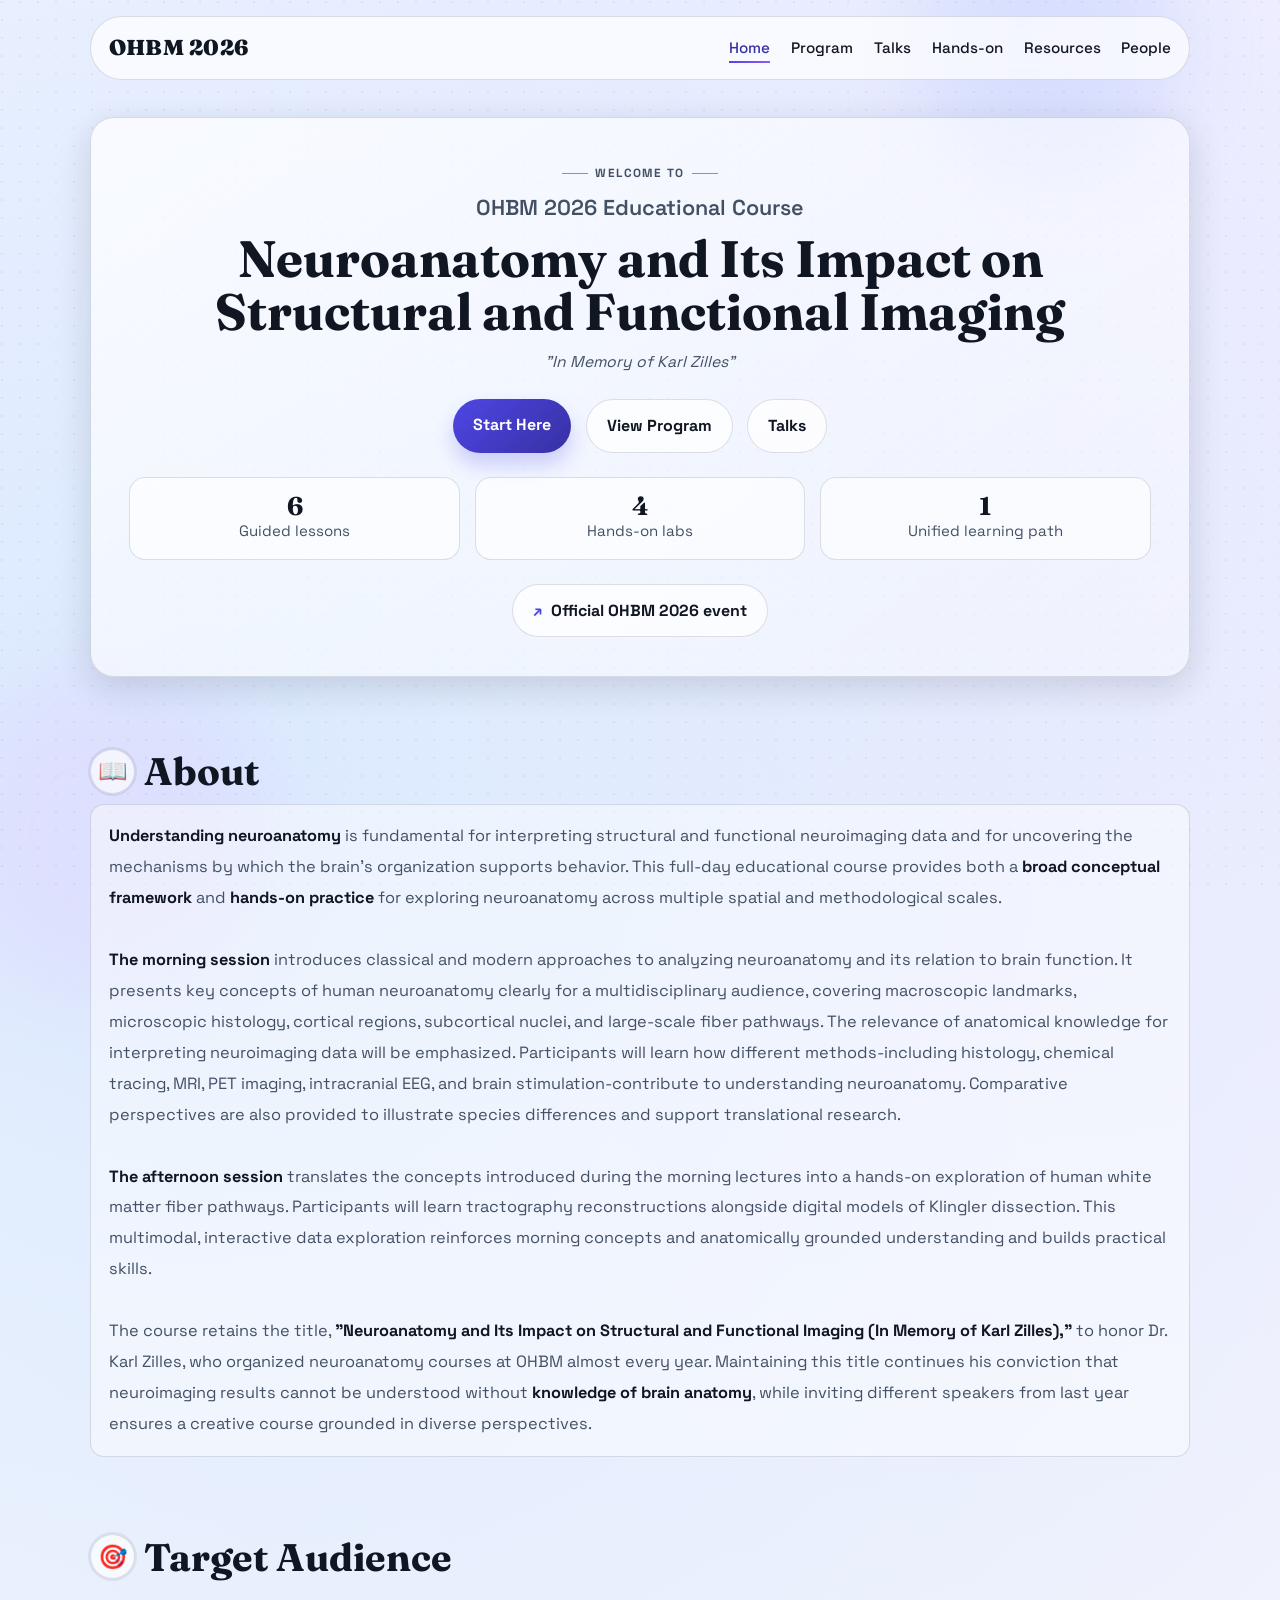
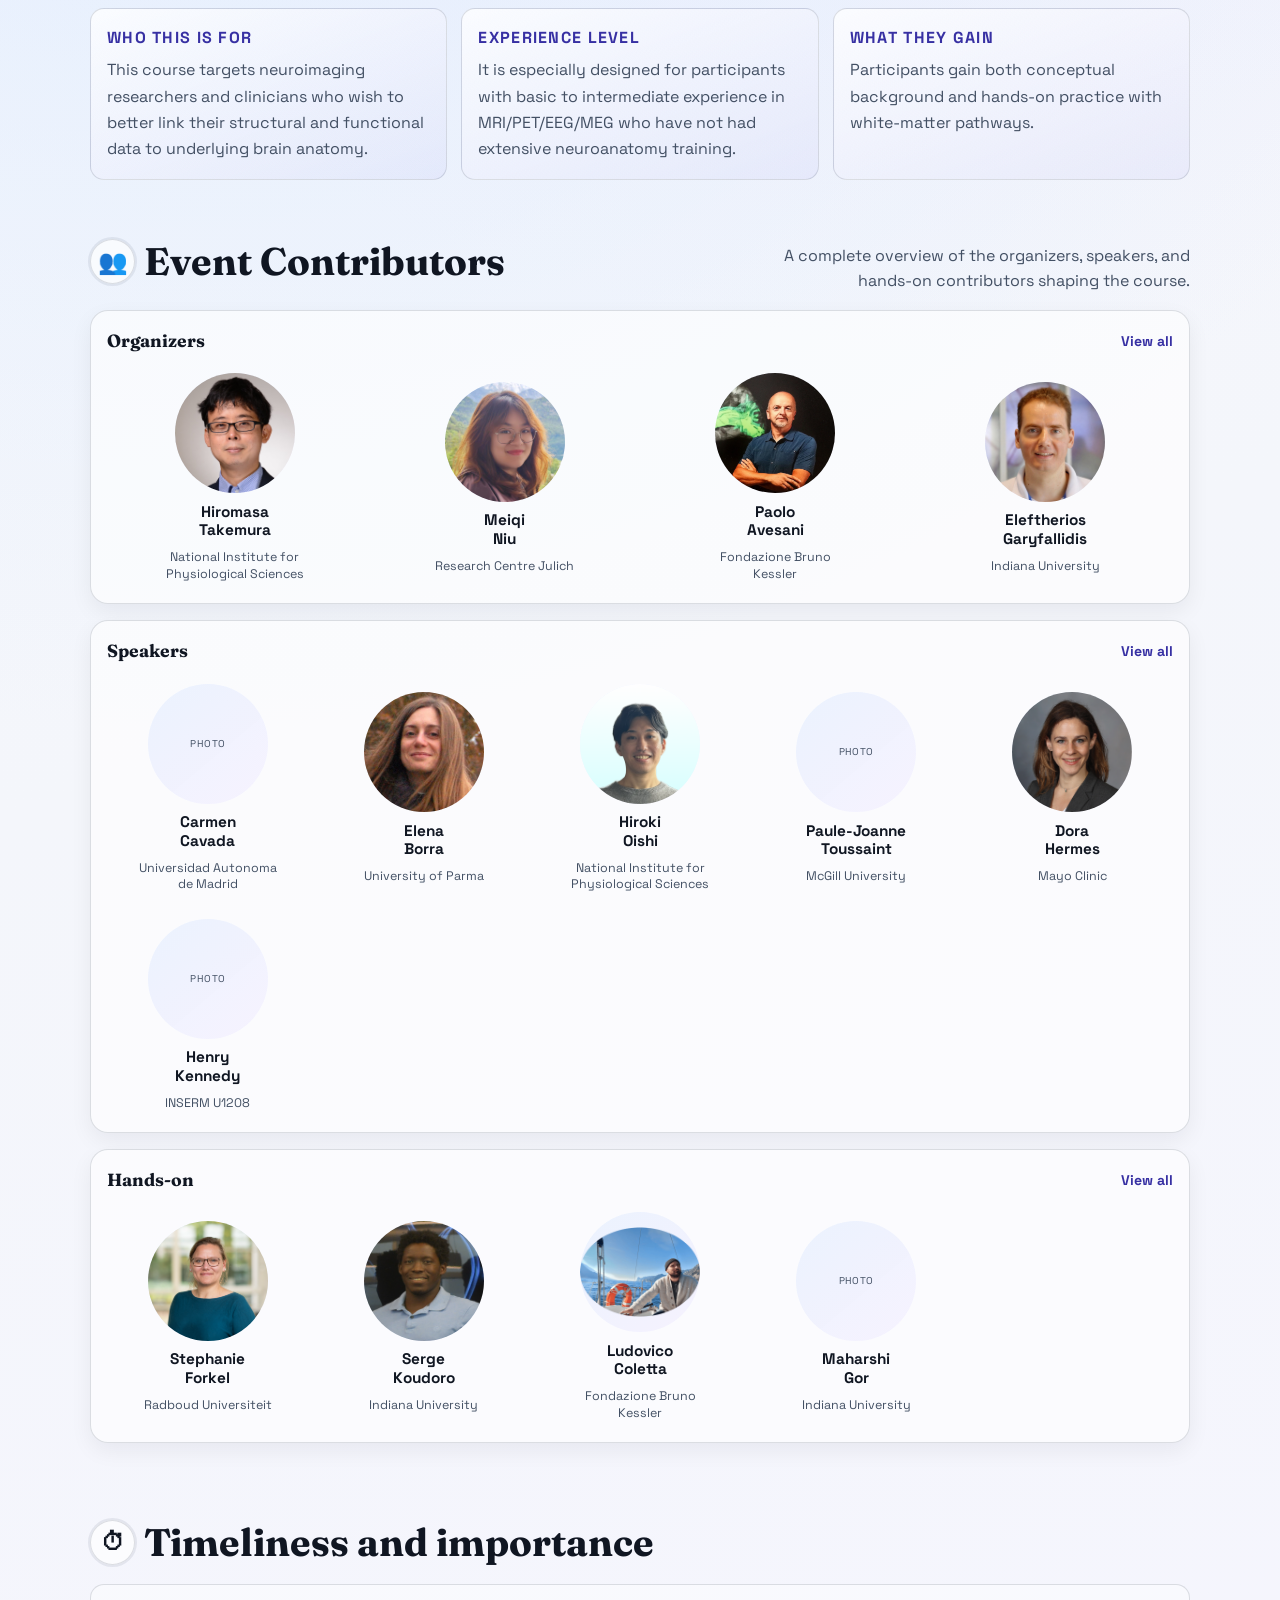
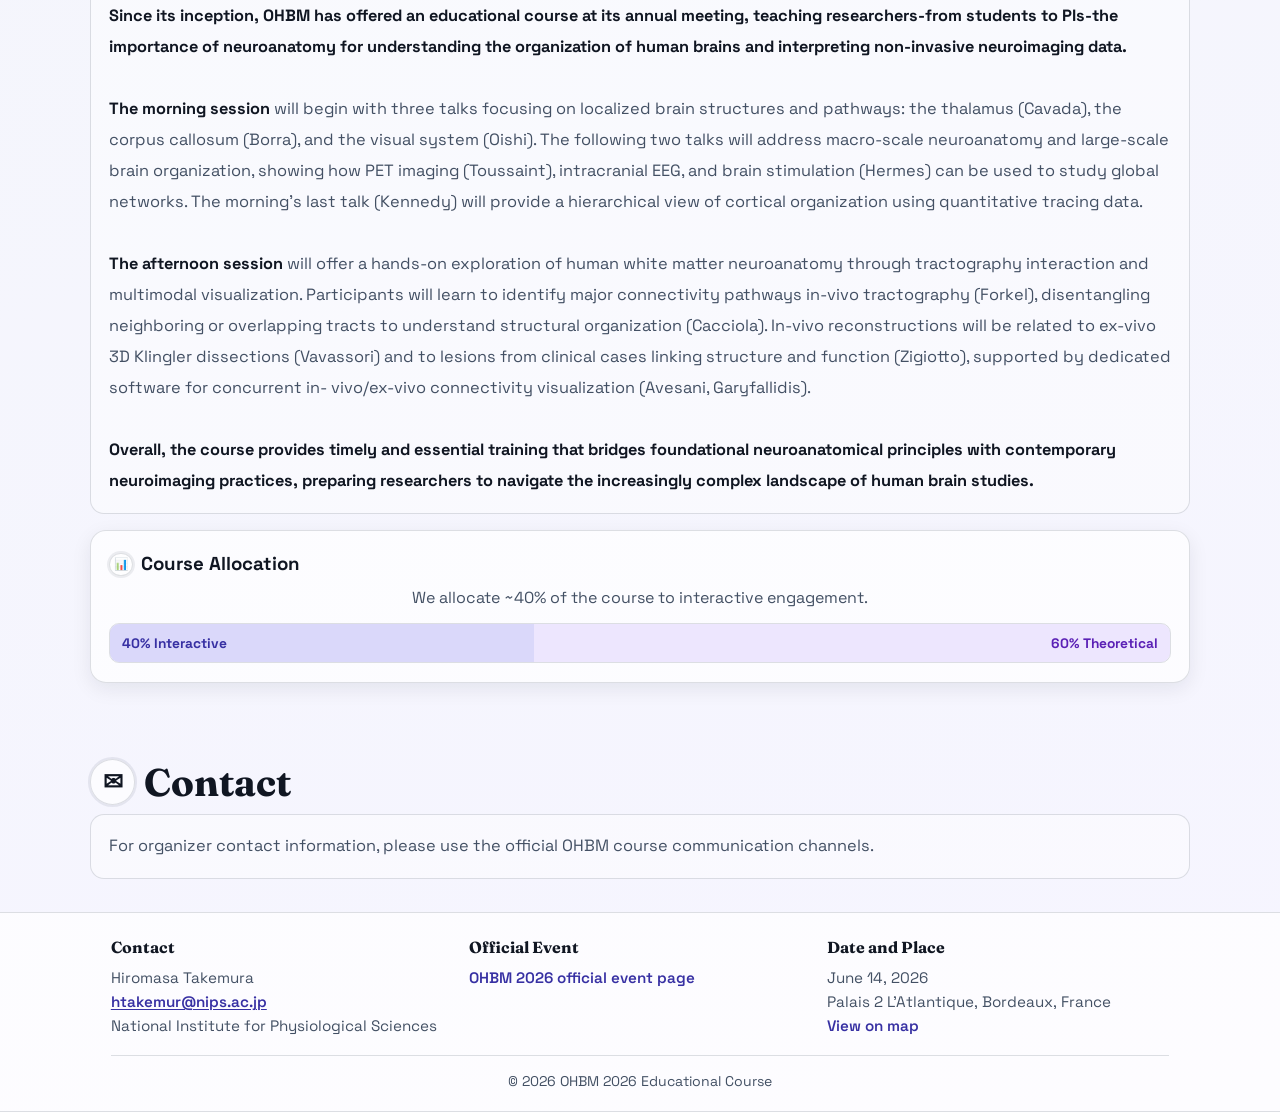
==== index.html @ 196888d7 "Update speaker images with new photos and add Ludovico Coletta" ====
<!doctype html>
<html lang="en">
    <head>
        <meta charset="UTF-8" />
        <meta name="viewport" content="width=device-width, initial-scale=1.0" />
        <title>OHBM 2026 - Home</title>
        <link rel="preconnect" href="https://fonts.googleapis.com" />
        <link rel="preconnect" href="https://fonts.gstatic.com" crossorigin />
        <link href="https://fonts.googleapis.com/css2?family=Fraunces:opsz,wght@9..144,700;9..144,900&family=Space+Grotesk:wght@400;500;600;700&display=swap" rel="stylesheet" />
        <link rel="stylesheet" href="styles.css" />
    </head>
    <body>
        <div class="bg-orb orb-one" aria-hidden="true"></div>
        <div class="bg-orb orb-two" aria-hidden="true"></div>
        <div class="noise-overlay" aria-hidden="true"></div>

        <header class="navbar" id="top-nav">
            <div class="logo">OHBM 2026</div>
            <nav id="nav-menu">
                <a href="index.html">Home</a>
                <a href="program.html">Program</a>
                <a href="talks.html">Talks</a>
                <a href="hands-on.html">Hands-on</a>
                <a href="resources.html">Resources</a>
                <a href="people.html">People</a>
            </nav>
            <button class="menu-button" id="menu-button" aria-label="Toggle navigation" aria-controls="nav-menu" aria-expanded="false">&#9776;</button>
        </header>

        <main>
            <section class="hero section-reveal">
                <p class="eyebrow">Welcome To</p>
                <h2>OHBM 2026 Educational Course<br /></h2>
                <h1>Neuroanatomy and Its Impact on Structural and Functional Imaging</h1>
                <blockquote>"In Memory of Karl Zilles"</blockquote>

                <div class="hero-buttons">
                    <a href="#about" class="primary-button">Start Here</a>
                    <a href="program.html" class="secondary-button">View Program</a>
                    <a href="talks.html" class="secondary-button">Talks</a>
                </div>

                <div class="hero-stats">
                    <article class="stat-card">
                        <h3>6</h3>
                        <p>Guided lessons</p>
                    </article>
                    <article class="stat-card">
                        <h3>4</h3>
                        <p>Hands-on labs</p>
                    </article>
                    <article class="stat-card">
                        <h3>1</h3>
                        <p>Unified learning path</p>
                    </article>
                </div>
                <a href="https://humanbrainmapping.org/OHBM2026/" class="secondary-button official-event-link" target="_blank" rel="noopener noreferrer">
                    <span class="button-icon" aria-hidden="true">&#8599;</span>
                    <span>Official OHBM 2026 event</span>
                </a>
            </section>

            <section id="about" class="section section-reveal">
                <h2 class="title-with-icon"><span class="title-icon" aria-hidden="true">&#128214;</span>About</h2>
                <p class="section-intro">
                    <strong>Understanding neuroanatomy</strong> is fundamental for interpreting structural and functional neuroimaging data and for uncovering the mechanisms by which the brain's organization supports behavior. This full-day educational course provides both a <strong>broad conceptual framework</strong> and <strong>hands-on practice</strong> for exploring neuroanatomy across multiple spatial and methodological scales. <br /><br />
                    <strong>The morning session</strong> introduces classical and modern approaches to analyzing neuroanatomy and its relation to brain function. It presents key concepts of human neuroanatomy clearly for a multidisciplinary audience, covering macroscopic landmarks, microscopic histology, cortical regions, subcortical nuclei, and large-scale fiber pathways. The relevance of anatomical knowledge for interpreting neuroimaging data will be emphasized. Participants will learn how different methods-including histology, chemical tracing, MRI, PET imaging, intracranial EEG, and brain stimulation-contribute to understanding neuroanatomy. Comparative perspectives are also provided to illustrate species differences and support translational research. <br /><br />
                    <strong>The afternoon session</strong> translates the concepts introduced during the morning lectures into a hands-on exploration of human white matter fiber pathways. Participants will learn tractography reconstructions alongside digital models of Klingler dissection. This multimodal, interactive data exploration reinforces morning concepts and anatomically grounded understanding and builds practical skills. <br /><br />
                    The course retains the title, <strong>"Neuroanatomy and Its Impact on Structural and Functional Imaging (In Memory of Karl Zilles),"</strong> to honor Dr. Karl Zilles, who organized neuroanatomy courses at OHBM almost every year. Maintaining this title continues his conviction that neuroimaging results cannot be understood without <strong>knowledge of brain anatomy</strong>, while inviting different speakers from last year ensures a creative course grounded in diverse perspectives.
                </p>
            </section>

            <section id="target-audience" class="section section-reveal">
                <h2 class="title-with-icon"><span class="title-icon" aria-hidden="true">&#127919;</span>Target Audience</h2>
                <div class="audience-columns">
                    <article class="audience-column">
                        <p class="audience-kicker">Who this is for</p>
                        <p>This course targets neuroimaging researchers and clinicians who wish to better link their structural and functional data to underlying brain anatomy.</p>
                    </article>
                    <article class="audience-column">
                        <p class="audience-kicker">Experience level</p>
                        <p>It is especially designed for participants with basic to intermediate experience in MRI/PET/EEG/MEG who have not had extensive neuroanatomy training.</p>
                    </article>
                    <article class="audience-column">
                        <p class="audience-kicker">What they gain</p>
                        <p>Participants gain both conceptual background and hands-on practice with white-matter pathways.</p>
                    </article>
                </div>
            </section>

            <section class="section section-reveal people-preview-section">
                <div class="people-preview-header">
                    <h2 class="title-with-icon"><span class="title-icon" aria-hidden="true">&#128101;</span>Event Contributors</h2>
                    <p class="people-preview-intro">A complete overview of the organizers, speakers, and hands-on contributors shaping the course.</p>
                </div>
                <div class="people-preview-grid">
                    <article class="people-preview-card people-preview-card--organizers">
                        <div class="people-preview-topline">
                            <h3>Organizers</h3>
                            <a href="people.html" class="people-preview-link">View all</a>
                        </div>
                        <div class="people-thumb-list">
                            <article class="people-thumb">
                                <img class="people-thumb-photo" aria-hidden="true" src="img/Hiromasa_Takemura.jpg" alt="Photo of Hiromasa Takemura" />
                                <h4>Hiromasa<br />Takemura</h4>
                                <p>National Institute for Physiological Sciences</p>
                            </article>
                            <article class="people-thumb">
                                <img class="people-thumb-photo" aria-hidden="true" src="img/Meiqi_Niu.jpg" alt="Photo of Meiqi Niu" />
                                <h4>Meiqi<br />Niu</h4>
                                <p>Research Centre Julich</p>
                            </article>
                            <article class="people-thumb">
                                <img class="people-thumb-photo" aria-hidden="true" src="img/Paolo_Avesani.jpg" alt="Photo of Paolo Avesani" />
                                <h4>Paolo<br />Avesani</h4>
                                <p>Fondazione Bruno Kessler</p>
                            </article>
                            <article class="people-thumb">
                                <img class="people-thumb-photo" aria-hidden="true" src="img/Eleftherios_Garyfallidis.jpg" alt="Photo of Eleftherios Garyfallidis" />
                                <h4>Eleftherios<br />Garyfallidis</h4>
                                <p>Indiana University</p>
                            </article>
                        </div>
                    </article>
                    <article class="people-preview-card people-preview-card--speakers">
                        <div class="people-preview-topline">
                            <h3>Speakers</h3>
                            <a href="people.html#speakers" class="people-preview-link">View all</a>
                        </div>
                        <div class="people-thumb-list">
                            <article class="people-thumb">
                                <div class="people-thumb-photo" aria-hidden="true">Photo</div>
                                <h4>Carmen<br />Cavada</h4>
                                <p>Universidad Autonoma de Madrid</p>
                            </article>
                            <article class="people-thumb">
                                <img class="people-thumb-photo" aria-hidden="true" src="img/Elena_Borra.jpg" alt="Photo of Elena Borra" />
                                <h4>Elena<br />Borra</h4>
                                <p>University of Parma</p>
                            </article>
                            <article class="people-thumb">
                                <img class="people-thumb-photo" aria-hidden="true" src="img/Hiroki_Oishi.png" alt="Photo of Hiroki Oishi" />
                                <h4>Hiroki<br />Oishi</h4>
                                <p>National Institute for Physiological Sciences</p>
                            </article>
                            <article class="people-thumb">
                                <div class="people-thumb-photo" aria-hidden="true">Photo</div>
                                <h4>Paule-Joanne<br />Toussaint</h4>
                                <p>McGill University</p>
                            </article>
                            <article class="people-thumb">
                                <img class="people-thumb-photo" aria-hidden="true" src="img/Dora_Hermes.png" alt="Photo of Dora Hermes" />
                                <h4>Dora<br />Hermes</h4>
                                <p>Mayo Clinic</p>
                            </article>
                            <article class="people-thumb">
                                <div class="people-thumb-photo" aria-hidden="true">Photo</div>
                                <h4>Henry<br />Kennedy</h4>
                                <p>INSERM U1208</p>
                            </article>
                        </div>
                    </article>
                    <article class="people-preview-card">
                        <div class="people-preview-topline">
                            <h3>Hands-on</h3>
                            <a href="people.html#hands-on" class="people-preview-link">View all</a>
                        </div>
                        <div class="people-thumb-list">
                            <article class="people-thumb">
                                <img class="people-thumb-photo" aria-hidden="true" src="img/Stephanie_Forkel.png" alt="Photo of Stephanie Forkel" />
                                <h4>Stephanie<br />Forkel</h4>
                                <p>Radboud Universiteit</p>
                            </article>
                            <article class="people-thumb">
                                <img class="people-thumb-photo" aria-hidden="true" src="img/Serge_Koudoro.png" alt="Photo of Serge Koudoro" />
                                <h4>Serge<br />Koudoro</h4>
                                <p>Indiana University</p>
                            </article>
                            <article class="people-thumb">
                                <img class="people-thumb-photo" aria-hidden="true" src="img/Ludovico_Coletta.png" alt="Photo of Ludovico Coletta" />
                                <h4>Ludovico<br />Coletta</h4>
                                <p>Fondazione Bruno Kessler</p>
                            </article>
                            <article class="people-thumb">
                                <div class="people-thumb-photo" aria-hidden="true">Photo</div>
                                <h4>Maharshi<br />Gor</h4>
                                <p>Indiana University</p>
                            </article>
                        </div>
                    </article>
                </div>
            </section>

            <section class="section section-reveal">
                <h2 class="title-with-icon"><span class="title-icon" aria-hidden="true">&#9201;</span>Timeliness and importance</h2>
                <div class="timeliness-layout">
                    <p class="section-intro timeliness-copy">
                        <strong>Since its inception, OHBM has offered an educational course at its annual meeting, teaching researchers-from students to PIs-the importance of neuroanatomy for understanding the organization of human brains and interpreting non-invasive neuroimaging data.</strong>
                        <br /><br />
                        <strong>The morning session</strong> will begin with three talks focusing on localized brain structures and pathways: the thalamus (Cavada), the corpus callosum (Borra), and the visual system (Oishi). The following two talks will address macro-scale neuroanatomy and large-scale brain organization, showing how PET imaging (Toussaint), intracranial EEG, and brain stimulation (Hermes) can be used to study global networks. The morning's last talk (Kennedy) will provide a hierarchical view of cortical organization using quantitative tracing data. <br /><br />
                        <strong>The afternoon session</strong> will offer a hands-on exploration of human white matter neuroanatomy through tractography interaction and multimodal visualization. Participants will learn to identify major connectivity pathways in-vivo tractography (Forkel), disentangling neighboring or overlapping tracts to understand structural organization (Cacciola). In-vivo reconstructions will be related to ex-vivo 3D Klingler dissections (Vavassori) and to lesions from clinical cases linking structure and function (Zigiotto), supported by dedicated software for concurrent in- vivo/ex-vivo connectivity visualization (Avesani, Garyfallidis). <br /><br />
                        <strong>Overall, the course provides timely and essential training that bridges foundational neuroanatomical principles with contemporary neuroimaging practices, preparing researchers to navigate the increasingly complex landscape of human brain studies.</strong>
                    </p>
                </div>
                <article class="card engagement-card">
                    <h3 class="title-with-icon"><span class="title-icon" aria-hidden="true">&#128202;</span>Course Allocation</h3>
                    <p>We allocate ~40% of the course to interactive engagement.</p>
                    <div class="allocation-bar" aria-label="40 percent interactive and 60 percent theoretical">
                        <span class="allocation-interactive">40% Interactive</span>
                        <span class="allocation-theoretical">60% Theoretical</span>
                    </div>
                </article>
            </section>
            <section class="section section-reveal">
                <h2 class="title-with-icon"><span class="title-icon" aria-hidden="true">&#9993;</span>Contact</h2>
                <p class="section-intro">For organizer contact information, please use the official OHBM course communication channels.</p>
            </section>
        </main>

        <footer class="site-footer">
            <div class="footer-grid">
                <section class="footer-block">
                    <h3>Contact</h3>
                    <p>Hiromasa Takemura</p>
                    <p><a class="footer-email-link" href="mailto:htakemur@nips.ac.jp">htakemur@nips.ac.jp</a></p>
                    <p>National Institute for Physiological Sciences</p>
                </section>
                <section class="footer-block">
                    <h3>Official Event</h3>
                    <p><a href="https://humanbrainmapping.org/OHBM2026/" target="_blank" rel="noopener noreferrer">OHBM 2026 official event page</a></p>
                </section>
                <section class="footer-block">
                    <h3>Date and Place</h3>
                    <p>June 14, 2026</p>
                    <p>Palais 2 L'Atlantique, Bordeaux, France</p>
                    <p><a href="https://www.google.com/maps/search/?api=1&query=Palais+2+L%27Atlantique%2C+Bordeaux%2C+France" target="_blank" rel="noopener noreferrer">View on map</a></p>
                </section>
            </div>
            <p class="footer-meta">&copy; 2026 OHBM 2026 Educational Course</p>
        </footer>

        <script src="app.js"></script>
    </body>
</html>
---- styles.css ----
:root {
    --bg: #f5f4ee;
    --text: #101622;
    --muted: #435064;
    --surface: rgba(255, 255, 255, 0.72);
    --surface-strong: rgba(255, 255, 255, 0.9);
    --line: rgba(26, 39, 61, 0.14);
    --accent: #4f46e5;
    --accent-dark: #3730a3;
    --accent-pop: #8b5cf6;
    --shadow: 0 10px 35px rgba(16, 22, 34, 0.14);
    --radius-lg: 24px;
    --radius-md: 16px;
}

* {
    box-sizing: border-box;
    margin: 0;
    padding: 0;
}

html {
    scroll-behavior: smooth;
}

body {
    font-family: "Space Grotesk", "Segoe UI", sans-serif;
    line-height: 1.6;
    color: var(--text);
    background: radial-gradient(circle at 15% 18%, #dbeafe 0, rgba(219, 234, 254, 0) 42%), radial-gradient(circle at 80% 10%, #ede9fe 0, rgba(237, 233, 254, 0) 38%), linear-gradient(165deg, #f7f8ff 0%, #f4f6fb 52%, #f6f5ff 100%);
    min-height: 100vh;
    overflow-x: hidden;
}

a {
    color: var(--accent-dark);
    text-decoration: none;
    font-weight: 600;
    transition: color 160ms ease;
}

a:visited {
    color: var(--accent-dark);
}

a:hover,
a:focus-visible {
    color: var(--accent);
}

.bg-orb {
    position: fixed;
    border-radius: 999px;
    filter: blur(40px);
    opacity: 0.5;
    pointer-events: none;
    z-index: -2;
    animation: float 8s ease-in-out infinite;
}

.orb-one {
    width: 260px;
    height: 260px;
    top: -80px;
    right: 8%;
    background: #c7d2fe;
}

.orb-two {
    width: 330px;
    height: 330px;
    bottom: -100px;
    left: -60px;
    background: #ddd6fe;
    animation-delay: -3s;
}

.noise-overlay {
    position: fixed;
    inset: 0;
    pointer-events: none;
    opacity: 0.05;
    z-index: -1;
    background-image: radial-gradient(circle at 2px 2px, #0f172a 1px, transparent 0);
    background-size: 18px 18px;
}

.navbar {
    position: sticky;
    top: 0;
    z-index: 10;
    display: flex;
    justify-content: space-between;
    align-items: center;
    width: min(1100px, calc(100% - 2.6rem));
    margin: 1rem auto 0;
    padding: 0.85rem 1.1rem;
    border: 1px solid var(--line);
    border-radius: 999px;
    background: rgba(255, 255, 255, 0.72);
    backdrop-filter: blur(10px);
    transition:
        box-shadow 220ms ease,
        transform 220ms ease;
}

.navbar.scrolled {
    box-shadow: 0 8px 24px rgba(22, 33, 49, 0.16);
    transform: translateY(4px);
}

.logo {
    font-family: "Fraunces", serif;
    font-size: 1.35rem;
    font-weight: 900;
    letter-spacing: 0.02em;
}

nav {
    display: flex;
    gap: 1.3rem;
}

nav a {
    position: relative;
    text-decoration: none;
    color: var(--text);
    font-weight: 500;
    font-size: 0.95rem;
}

nav a::after {
    content: "";
    position: absolute;
    left: 0;
    bottom: -0.2rem;
    width: 100%;
    height: 2px;
    background: linear-gradient(90deg, var(--accent), var(--accent-pop));
    transform: scaleX(0);
    transform-origin: left;
    transition: transform 180ms ease;
}

nav a:hover::after,
nav a:focus-visible::after {
    transform: scaleX(1);
}

nav a.active::after {
    transform: scaleX(1);
}

nav a.active {
    color: var(--accent-dark);
}

.menu-button {
    display: none;
    border: 1px solid var(--line);
    background: var(--surface-strong);
    color: var(--text);
    border-radius: 10px;
    width: 40px;
    height: 40px;
    font-size: 1.2rem;
    cursor: pointer;
}

main {
    width: min(1100px, calc(100% - 2.6rem));
    margin: 0 auto;
    padding-bottom: 1.75rem;
}

.hero {
    text-align: center;
    margin-top: 2.3rem;
    padding: clamp(2.4rem, 3vw, 4.9rem) clamp(1rem, 8vw, 2.4rem);
    border: 1px solid var(--line);
    border-radius: var(--radius-lg);
    background: linear-gradient(145deg, rgba(255, 255, 255, 0.74), rgba(255, 255, 255, 0.38));
    box-shadow: var(--shadow);
}

.hero .eyebrow {
    margin-bottom: 0.5rem;
}

.eyebrow {
    display: inline-flex;
    align-items: center;
    gap: 0.45rem;
    letter-spacing: 0.12em;
    text-transform: uppercase;
    font-size: 0.74rem;
    font-weight: 700;
    color: var(--accent);
}

.hero h2 {
    margin: 0 0 0.4rem;
    font-size: clamp(1.1rem, 2.5vw, 1.35rem);
    font-weight: 600;
    color: var(--muted);
}

.hero blockquote {
    margin: 0.75rem auto 1.25rem;
    font-style: italic;
    color: var(--muted);
    font-size: 0.98rem;
}

.eyebrow::before,
.eyebrow::after {
    content: "";
    width: 26px;
    height: 1px;
    background: currentColor;
    opacity: 0.6;
}

.hero h1 {
    font-family: "Fraunces", serif;
    font-size: clamp(1.5rem, 5.2vw, 3.2rem);
    line-height: 1.04;
    max-width: 31ch;
    margin: 0 auto 0;
}

.hero > p {
    max-width: 62ch;
    margin: 0 auto;
    color: var(--muted);
}

.hero-buttons {
    display: flex;
    justify-content: center;
    flex-wrap: wrap;
    gap: 0.9rem;
    margin-top: 1.5rem;
}

.primary-button,
.secondary-button {
    text-decoration: none;
    font-weight: 700;
    border-radius: 999px;
    padding: 0.8rem 1.25rem;
    transition:
        transform 180ms ease,
        box-shadow 180ms ease,
        background-color 180ms ease;
}

.primary-button {
    color: white;
    background: linear-gradient(135deg, var(--accent), var(--accent-dark));
    box-shadow: 0 12px 20px rgba(79, 70, 229, 0.24);
}

.primary-button:visited,
.primary-button:hover,
.primary-button:focus-visible,
.primary-button:active {
    color: white;
}

.primary-button:hover,
.primary-button:focus-visible {
    transform: translateY(-2px);
    box-shadow: 0 16px 22px rgba(79, 70, 229, 0.3);
}

.secondary-button {
    display: inline-flex;
    align-items: center;
    justify-content: center;
    gap: 0.55rem;
    color: var(--text);
    background: rgba(255, 255, 255, 0.72);
    border: 1px solid var(--line);
}

.secondary-button:hover,
.secondary-button:focus-visible {
    transform: translateY(-2px);
    background: rgba(255, 255, 255, 0.92);
}

.button-icon {
    display: inline-flex;
    align-items: center;
    justify-content: center;
    font-size: 0.95rem;
    line-height: 1;
    color: var(--accent);
}

.hero .official-event-link {
    margin-top: 1.5rem;
    align-self: center;
}

.hero-stats {
    margin-top: 1.5rem;
    display: grid;
    grid-template-columns: repeat(3, minmax(0, 1fr));
    gap: 0.9rem;
}

.stat-card {
    border: 1px solid var(--line);
    border-radius: var(--radius-md);
    background: rgba(255, 255, 255, 0.62);
    padding: 1rem;
}

.stat-card h3 {
    font-family: "Fraunces", serif;
    font-size: 1.6rem;
    line-height: 1;
}

.stat-card p {
    color: var(--muted);
    font-size: 0.94rem;
}

.section {
    padding: 4.5rem 0 0.3rem;
}

.section h2 {
    font-family: "Fraunces", serif;
    font-size: clamp(1.7rem, 4vw, 2.4rem);
    line-height: 1.1;
    margin-bottom: 0.6rem;
}

.title-with-icon {
    display: inline-flex;
    align-items: center;
    gap: 0.55rem;
}

.title-icon {
    width: 1.9em;
    height: 1.9em;
    display: inline-grid;
    place-items: center;
    border-radius: 999px;
    border: 1.5px solid var(--line);
    box-shadow: 0 0 0 2px rgba(26, 39, 61, 0.08);
    background: rgba(255, 255, 255, 0.65);
    font-size: 0.62em;
    line-height: 0;
    padding: 0;
    text-align: center;
}

.section-intro {
    max-width: 120ch;
    color: var(--muted);
    line-height: 1.9;
    font-size: 1.02rem;
    background: rgba(255, 255, 255, 0.45);
    border: 1px solid var(--line);
    border-radius: 14px;
    padding: 1rem 1.1rem;
}

.section-intro strong {
    color: var(--text);
}

.section-intro em {
    color: var(--accent-dark);
    font-style: normal;
    font-weight: 600;
}

.hands-on-layout {
    display: grid;
    gap: 1.4rem;
}

.hands-on-layout .section {
    padding-bottom: 0;
}

.hands-on-layout .talk-card {
    margin-top: 0;
}

.audience-columns {
    margin-top: 1.2rem;
    display: grid;
    grid-template-columns: repeat(3, minmax(0, 1fr));
    gap: 0.9rem;
}

.audience-column {
    border: 1px solid var(--line);
    border-radius: 14px;
    background: linear-gradient(160deg, rgba(255, 255, 255, 0.78), rgba(79, 70, 229, 0.05));
    padding: 1rem;
}

.audience-kicker {
    margin-bottom: 0.4rem;
    font-size: 1rem;
    font-weight: 800;
    text-transform: uppercase;
    letter-spacing: 0.08em;
    color: var(--accent-dark);
}

.audience-column p:last-child {
    color: var(--muted);
    line-height: 1.65;
}

.people-preview-section {
    padding-top: 3.4rem;
}

.people-preview-header {
    display: flex;
    justify-content: space-between;
    align-items: end;
    gap: 1rem;
    margin-bottom: 1rem;
}

.people-preview-intro {
    max-width: 42ch;
    color: var(--muted);
    text-align: right;
}

.people-preview-grid {
    display: grid;
    grid-template-columns: 1fr;
    gap: 1rem;
}

.people-preview-card {
    display: flex;
    flex-direction: column;
    align-items: center;
    border: 1px solid var(--line);
    border-radius: 18px;
    background: rgba(255, 255, 255, 0.6);
    padding: 1rem;
    box-shadow: 0 8px 22px rgba(16, 22, 34, 0.06);
}

.people-preview-topline {
    display: flex;
    justify-content: space-between;
    align-items: center;
    gap: 1rem;
    margin-bottom: 0.9rem;
    width: 100%;
}

.people-preview-topline h3 {
    font-family: "Fraunces", serif;
    font-size: 1.1rem;
}

.people-preview-link {
    font-size: 0.88rem;
    font-weight: 700;
}

.people-thumb-list {
    display: grid;
    flex: 1;
    grid-template-columns: repeat(5, minmax(0, 1fr));
    gap: 1.1rem 0.9rem;
    justify-items: center;
    align-content: center;
    align-items: center;
    width: 100%;
}

/* Organizers: 4 people in one row, full width, centered vertically in the card */
.people-preview-card--organizers .people-thumb-list {
    grid-template-columns: repeat(4, minmax(0, 1fr));
    align-content: center;
    justify-items: center;
}

.people-preview-card--speakers .people-thumb-list {
    grid-template-rows: repeat(2, auto);
}

.people-thumb {
    display: flex;
    flex-direction: column;
    align-items: center;
    gap: 0.6rem;
    padding: 0.25rem 0;
    text-align: center;
    width: 100%;
}

/* Thumbnails and photos: use object-fit so non-square source images are cropped, not distorted. For best results, provide square source images with the face centered. */
.people-thumb-photo {
    width: 120px;
    height: 120px;
    border-radius: 999px;
    overflow: hidden;
    background: linear-gradient(140deg, rgba(59, 130, 246, 0.1), rgba(139, 92, 246, 0.08)), rgba(255, 255, 255, 0.8);
    display: grid;
    place-items: center;
    color: var(--muted);
    font-size: 0.62rem;
    text-transform: uppercase;
    letter-spacing: 0.04em;
    object-fit: cover;
    object-position: center 18%;
}

img.people-thumb-photo {
    display: block;
}

.people-thumb h4 {
    font-size: 0.96rem;
    line-height: 1.2;
    margin-bottom: 0;
    max-width: 8em;
}

.people-thumb p {
    color: var(--muted);
    font-size: 0.78rem;
    line-height: 1.35;
    max-width: 18ch;
}

.people-list {
    margin-top: 1.3rem;
    display: grid;
    gap: 1rem;
}

.people-jump-label {
    margin-bottom: 0.45rem;
    font-size: 0.82rem;
    font-weight: 800;
    letter-spacing: 0.08em;
    text-transform: uppercase;
    color: var(--accent-dark);
}

#organizers.section {
    padding-top: 2.2rem;
}

.people-jump-nav {
    display: grid;
    grid-template-columns: repeat(6, minmax(0, 1fr));
    justify-items: center;
    gap: 1rem 0.2rem;
    margin-bottom: 1.75rem;
}

.people-jump-link {
    display: flex;
    flex-direction: column;
    align-items: center;
    gap: 0.35rem;
    padding: 0.1rem 0.05rem;
    color: var(--text);
    text-align: center;
    width: min(100%, 100px);
}

.people-jump-link span:last-child {
    font-size: 0.72rem;
    font-weight: 700;
    line-height: 1.15;
}

.people-jump-photo {
    width: 90px;
    height: 90px;
    border-radius: 999px;
    object-fit: cover;
    object-position: center 18%;
    border: 1px solid rgba(26, 39, 61, 0.12);
    box-shadow: 0 4px 12px rgba(16, 22, 34, 0.08);
}

.people-jump-photo--ludovico {
    display: block;
    background:
        url("img/Ludovico_Coletta.png") center center / 142% no-repeat,
        linear-gradient(140deg, rgba(59, 130, 246, 0.1), rgba(139, 92, 246, 0.08)),
        rgba(255, 255, 255, 0.85);
}

.people-jump-photo-placeholder {
    display: grid;
    place-items: center;
    background: linear-gradient(140deg, rgba(59, 130, 246, 0.1), rgba(139, 92, 246, 0.08)), rgba(255, 255, 255, 0.85);
    color: var(--muted);
    font-size: 0.58rem;
    text-transform: uppercase;
    letter-spacing: 0.04em;
}

.people-jump-link-placeholder {
    opacity: 0.7;
}

.people-card {
    display: flex;
    flex-direction: row;
    align-items: flex-start;
    gap: 0 1rem;
    width: 100%;
    padding: 0.85rem 1rem;
    scroll-margin-top: 7rem;
}

.people-card-left {
    flex: 0 0 25%;
    display: flex;
    flex-direction: column;
    align-items: flex-start;
    gap: 0.75rem;
    min-width: 0;
}

.people-card-left .organizer-photo,
.people-card-left .people-card-photo {
    width: 100%;
    aspect-ratio: 1 / 1;
    max-width: 280px;
    min-width: 0;
    flex-shrink: 0;
}

.organizer-photo {
    width: 100%;
    aspect-ratio: 1 / 1;
    border-radius: 18px;
    background: linear-gradient(140deg, rgba(59, 130, 246, 0.1), rgba(139, 92, 246, 0.08)), rgba(255, 255, 255, 0.75);
    display: grid;
    place-items: center;
    color: var(--muted);
    font-size: 0.84rem;
    letter-spacing: 0.04em;
    text-transform: uppercase;
    margin-bottom: 0;
    object-fit: cover;
    object-position: center 18%;
}

img.organizer-photo {
    display: block;
}

.people-card-photo {
    order: 1;
}

.people-card-photo--ludovico {
    background:
        url("img/Ludovico_Coletta.png") center center / 142% no-repeat,
        linear-gradient(140deg, rgba(59, 130, 246, 0.1), rgba(139, 92, 246, 0.08)),
        rgba(255, 255, 255, 0.75);
}

.people-card-meta {
    order: 0;
    padding-top: 0;
}

.organizer-name {
    font-family: "Fraunces", serif;
    font-size: 1.28rem;
    line-height: 1.25;
    margin-bottom: 0.28rem;
    font-weight: 900;
}

.organizer-org,
.organizer-location {
    color: var(--muted);
    font-size: 0.92rem;
    line-height: 1.45;
}

.organizer-location {
    margin-top: 0.22rem;
    font-weight: 600;
    font-style: italic;
}

.people-card-bio {
    flex: 0 0 73%;
    display: flex;
    flex-direction: column;
    min-width: 0;
    border-left: 1px solid rgba(26, 39, 61, 0.1);
    padding-left: 1rem;
}

.people-card-bio p {
    line-height: 1.65;
    text-align: left;
}

.staff-grid {
    margin-top: 1rem;
}

.staff-card {
    background: rgba(255, 255, 255, 0.5);
    box-shadow: 0 4px 14px rgba(16, 22, 34, 0.05);
}

.staff-card .people-card-bio {
    opacity: 0.92;
}

.card-grid {
    margin-top: 1.3rem;
    display: grid;
    gap: 1rem;
    grid-template-columns: repeat(auto-fit, minmax(230px, 1fr));
}

.talks-list {
    grid-template-columns: 1fr;
}

.card {
    border: 1px solid var(--line);
    background: var(--surface);
    border-radius: var(--radius-md);
    padding: 1.15rem;
    box-shadow: 0 6px 20px rgba(16, 22, 34, 0.08);
    transition:
        transform 180ms ease,
        box-shadow 180ms ease,
        border-color 180ms ease;
}

.card:hover {
    transform: translateY(-4px);
    box-shadow: 0 14px 26px rgba(16, 22, 34, 0.12);
    border-color: rgba(79, 70, 229, 0.35);
}

.card h3 {
    margin-bottom: 0.35rem;
}

.card p {
    color: var(--muted);
}

.talk-card .talk-number {
    display: inline-flex;
    align-items: center;
    justify-content: center;
    width: fit-content;
    padding: 0.28rem 0.58rem;
    border: 1px solid rgba(79, 70, 229, 0.28);
    border-radius: 999px;
    background: rgba(79, 70, 229, 0.08);
    font-size: 0.74rem;
    font-weight: 700;
    letter-spacing: 0.08em;
    text-transform: uppercase;
    color: var(--accent-dark);
    margin-bottom: 0.7rem;
}

.talk-card {
    padding: 1.15rem 1.2rem;
}

.talk-speaker {
    display: grid;
    grid-template-columns: 96px 1fr;
    gap: 0.8rem;
    align-items: center;
    margin-bottom: 0.7rem;
}

.talk-speaker .organizer-photo {
    aspect-ratio: 1 / 1;
    border-radius: 999px;
    margin-bottom: 0;
    font-size: 0.62rem;
    align-self: start;
}

.talk-speaker .organizer-photo--ludovico {
    background:
        url("img/Ludovico_Coletta.png") center center / 146% no-repeat,
        linear-gradient(135deg, var(--accent), var(--accent-pop));
}

.talk-speaker h3 {
    margin-bottom: 0.2rem;
    font-size: 1.6rem;
    line-height: 1.2;
}

.talk-meta {
    font-family: "Space Grotesk", "Segoe UI", sans-serif;
    font-size: 0.82rem;
    font-weight: 500;
    letter-spacing: 0.015em;
    line-height: 1.45;
    color: var(--muted);
}

.talk-card .talk-title {
    margin-top: 0.5rem;
    font-family: "Space Grotesk", "Segoe UI", sans-serif;
    font-weight: 700;
    color: var(--text);
    font-size: clamp(1.22rem, 2.3vw, 1.58rem);
    line-height: 1.3;
    letter-spacing: -0.01em;
    border-top: 1px solid rgba(26, 39, 61, 0.12);
    padding-top: 1.2rem;
    margin-bottom: 0.4rem;
    padding-bottom: 1rem;
    margin-left: 0;
    text-align: left;
}

.slides-link {
    display: inline-flex;
    align-items: center;
    gap: 0.35rem;
    margin-top: -0.15rem;
    margin-bottom: 0.85rem;
    color: var(--accent-dark);
    font-size: 0.92rem;
    font-weight: 600;
}

.slides-link::before {
    content: "↗";
    font-size: 0.82rem;
    color: var(--accent);
}

.talk-description-label {
    display: block;
    font-size: 0.7rem;
    font-weight: 600;
    text-transform: uppercase;
    letter-spacing: 0.05em;
    color: var(--muted);
    opacity: 0.85;
    margin-bottom: 0.35rem;
    margin-left: 0;
}

.talk-description {
    color: var(--muted);
    line-height: 1.6;
    margin-left: 0;
    text-align: left;
    background: rgba(255, 255, 255, 0.5);
    border: 1px solid rgba(26, 39, 61, 0.12);
    border-radius: 10px;
    padding: 0.65rem 0.75rem;
}

.talk-reference {
    margin-top: 0.6rem;
    font-size: 0.78rem;
    opacity: 0.9;
    margin-left: 0;
    text-align: left;
    background: rgba(79, 70, 229, 0.05);
    border-left: 3px solid rgba(79, 70, 229, 0.4);
    border-radius: 8px;
    padding: 0.5rem 0.7rem;
}

.references-list {
    font-size: 0.85em;
    margin: 0;
    padding-left: 1.25rem;
    list-style: decimal;
}

.talk-description .ref-num {
    margin-left: 0.15em;
    font-weight: 600;
    text-decoration: none;
    vertical-align: super;
    line-height: 0;
    font-size: 0.75em;
}

.talk-description .ref-num:hover {
    text-decoration: underline;
}

.talk-reference em {
    color: var(--accent-dark);
}

.talk-reference a {
    font-weight: 600;
}

.inline-ref {
    margin-left: 0.35rem;
    font-size: 0.86rem;
    white-space: nowrap;
}

.engagement-card {
    margin-top: 1rem;
}

.timeliness-layout {
    margin-top: 0.6rem;
    display: block;
}

.timeliness-copy {
    max-width: none;
}

.engagement-card h3,
.engagement-card > p {
    text-align: center;
}

.engagement-card .title-icon {
    width: 2em;
    height: 2em;
}

.allocation-bar {
    margin-top: 0.8rem;
    width: 100%;
    display: grid;
    grid-template-columns: 40fr 60fr;
    border-radius: 10px;
    overflow: hidden;
    border: 1px solid var(--line);
}

.allocation-bar span {
    padding: 0.5rem 0.7rem;
    font-size: 0.86rem;
    font-weight: 700;
}

.allocation-interactive {
    background: rgba(79, 70, 229, 0.2);
    color: #3730a3;
}

.allocation-theoretical {
    background: rgba(139, 92, 246, 0.14);
    color: #5b21b6;
    text-align: right;
}

.schedule-flow {
    margin-top: 1.2rem;
    display: grid;
    gap: 0.95rem;
}

.session-block {
    position: relative;
    border: 1px solid var(--line);
    border-radius: 14px;
    background: rgba(255, 255, 255, 0.75);
    padding: 1rem 1rem 1rem 1.2rem;
}

.session-block::before {
    content: "";
    position: absolute;
    left: -1px;
    top: 0;
    bottom: 0;
    width: 5px;
    border-radius: 14px 0 0 14px;
}

.morning-block::before {
    background: linear-gradient(180deg, #6366f1, #8b5cf6);
}

.afternoon-block::before {
    background: linear-gradient(180deg, #60a5fa, #a78bfa);
}

.session-block h3 {
    margin-bottom: 0.35rem;
}

.session-block p {
    color: var(--muted);
}

.program-table-wrap {
    margin-top: 1.2rem;
    overflow-x: auto;
    -webkit-overflow-scrolling: touch;
    max-width: 100%;
    border: 1px solid var(--line);
    border-radius: 18px;
    background: rgba(255, 255, 255, 0.72);
    box-shadow: 0 8px 22px rgba(16, 22, 34, 0.08);
}

.program-subheading {
    margin-top: 1.35rem;
    margin-bottom: -0.35rem;
    font-family: "Fraunces", serif;
    font-size: 1.35rem;
    color: var(--text);
}

.program-table-wrap + .program-subheading {
    margin-top: 2.2rem;
}

.program-table {
    width: 100%;
    min-width: 680px;
    border-collapse: collapse;
    table-layout: fixed;
}

.program-table th,
.program-table td {
    padding: 1rem 1.1rem;
    text-align: left;
    border-bottom: 1px solid rgba(26, 39, 61, 0.1);
}

.program-table th {
    font-size: 0.78rem;
    letter-spacing: 0.08em;
    text-transform: uppercase;
    color: var(--accent-dark);
    background: rgba(79, 70, 229, 0.08);
}

.program-table td {
    color: var(--text);
    vertical-align: middle;
    background: rgba(255, 255, 255, 0.4);
}

.program-table th:first-child,
.program-table td:first-child {
    width: 18%;
    white-space: normal;
}

.program-table th:nth-child(2),
.program-table td:nth-child(2) {
    width: 52%;
}

.program-table td:nth-child(2) {
    line-height: 1.35;
    overflow-wrap: anywhere;
}

.program-table th:last-child,
.program-table td:last-child {
    width: 30%;
}

@media (min-width: 901px) {
    .program-table th:first-child,
    .program-table td:first-child {
        width: 14%;
    }

    .program-table th:nth-child(2),
    .program-table td:nth-child(2) {
        width: 56%;
    }
}

.program-table tbody tr:last-child td {
    border-bottom: none;
}

.program-time {
    display: inline-flex;
    flex-direction: column;
    align-items: flex-start;
    gap: 0.08rem;
    font-weight: 700;
    line-height: 1.12;
}

.program-time span {
    display: block;
}

.program-time-range span + span {
    position: relative;
    padding-top: 0.32rem;
}

.program-time-range span + span::before {
    content: "";
    position: absolute;
    top: 0;
    left: 0;
    width: 1.45rem;
    height: 1px;
    background: rgba(26, 39, 61, 0.22);
}

.speaker-cell {
    display: flex;
    align-items: center;
    gap: 0.7rem;
    min-width: 0;
}

.speaker-cell span:last-child {
    min-width: 0;
    overflow-wrap: anywhere;
}

.speaker-avatar {
    width: 2rem;
    height: 2rem;
    min-width: 2rem;
    min-height: 2rem;
    flex: 0 0 2rem;
    display: inline-grid;
    place-items: center;
    border-radius: 999px;
    background: linear-gradient(135deg, var(--accent), var(--accent-pop));
    color: white;
    font-size: 0.9rem;
    font-weight: 700;
    box-shadow: 0 8px 16px rgba(79, 70, 229, 0.18);
}

img.speaker-avatar {
    display: block;
    object-fit: cover;
    object-position: center 18%;
}

.speaker-avatar--ludovico {
    background:
        url("img/Ludovico_Coletta.png") center center / 146% no-repeat,
        linear-gradient(135deg, var(--accent), var(--accent-pop));
}

.speaker-marker {
    width: 2rem;
    height: 2rem;
    min-width: 2rem;
    min-height: 2rem;
    flex: 0 0 2rem;
    display: inline-grid;
    place-items: center;
    border-radius: 999px;
    font-size: 0.82rem;
    font-weight: 800;
    letter-spacing: 0.06em;
}

.speaker-marker--break {
    color: var(--accent-dark);
    background: rgba(79, 70, 229, 0.1);
    border: 1px solid rgba(79, 70, 229, 0.18);
}

.speaker-marker--pause {
    color: #9a3412;
    background: rgba(251, 146, 60, 0.12);
    border: 1px solid rgba(251, 146, 60, 0.2);
}

.resource-list {
    margin-top: 1.2rem;
    list-style: none;
    display: flex;
    flex-wrap: wrap;
    gap: 0.8rem;
}

.resource-list a {
    display: inline-flex;
    align-items: center;
    gap: 0.5rem;
    text-decoration: none;
    color: var(--text);
    border: 1px solid var(--line);
    border-radius: 999px;
    padding: 0.62rem 0.95rem;
    background: rgba(255, 255, 255, 0.74);
    font-weight: 600;
}

.resource-list a::before {
    content: "->";
    font-size: 0.86rem;
    color: var(--accent);
}

.site-footer {
    width: 100%;
    margin: 0;
    padding: 1.35rem max(1.3rem, calc((100vw - 1100px) / 2 + 1.3rem)) 1.15rem;
    border: 1px solid var(--line);
    border-left: none;
    border-right: none;
    border-radius: 0;
    background: rgba(255, 255, 255, 0.72);
    box-shadow: none;
    color: var(--muted);
}

.footer-grid {
    display: grid;
    grid-template-columns: repeat(3, minmax(0, 1fr));
    gap: 1rem;
}

.footer-block h3 {
    font-family: "Fraunces", serif;
    font-size: 1rem;
    color: var(--text);
    margin-bottom: 0.35rem;
}

.footer-block p,
.footer-block a {
    font-size: 0.95rem;
    line-height: 1.6;
}

.footer-block a {
    color: var(--accent-dark);
}

.footer-email-link {
    display: inline-flex;
    align-items: center;
    gap: 0.35rem;
    text-decoration: underline;
    text-decoration-thickness: 1px;
    text-underline-offset: 0.14em;
    font-weight: 600;
}

.footer-email-link:hover,
.footer-email-link:focus-visible {
    color: var(--accent);
}

.footer-meta {
    margin-top: 1rem;
    padding-top: 0.9rem;
    border-top: 1px solid var(--line);
    font-size: 0.88rem;
    text-align: center;
}

.section-reveal {
    opacity: 1;
    transform: translateY(0);
}

.section-reveal.reveal-pending {
    opacity: 0;
    transform: translateY(22px);
    transition:
        opacity 450ms ease,
        transform 450ms ease;
}

.section-reveal.reveal-pending.is-visible {
    opacity: 1;
    transform: translateY(0);
}

@keyframes float {
    0%,
    100% {
        transform: translateY(0);
    }
    50% {
        transform: translateY(-14px);
    }
}

@media (max-width: 900px) {
    .navbar,
    main {
        width: min(1100px, calc(100% - 2rem));
    }

    .hero-stats {
        grid-template-columns: 1fr;
    }

    .audience-columns {
        grid-template-columns: 1fr;
    }

    .people-preview-header {
        display: grid;
        align-items: start;
    }

    .people-preview-intro {
        max-width: none;
        text-align: left;
    }

    .navbar nav {
        display: none;
        position: absolute;
        top: calc(100% + 0.5rem);
        right: 0.2rem;
        flex-direction: column;
        width: min(220px, 72vw);
        padding: 0.85rem;
        border: 1px solid var(--line);
        border-radius: 16px;
        background: rgba(255, 255, 255, 0.95);
        box-shadow: 0 12px 25px rgba(16, 22, 34, 0.18);
    }

    .navbar nav.active {
        display: flex;
    }

    .menu-button {
        display: inline-grid;
        place-items: center;
    }

    .program-table {
        min-width: 560px;
    }

    .people-jump-nav {
        grid-template-columns: repeat(4, minmax(0, 1fr));
        gap: 0.85rem 0.15rem;
    }

    .people-card {
        flex-direction: column;
    }

    .people-card-left {
        flex: 0 0 auto;
        width: 100%;
        max-width: 280px;
    }

    .people-card-left .organizer-photo,
    .people-card-left .people-card-photo {
        max-width: 260px;
    }

    .people-card-bio {
        flex: 1 1 auto;
        width: 100%;
        border-left: 1px solid rgba(26, 39, 61, 0.1);
        border-top: none;
        padding-left: 1rem;
        padding-top: 0.5rem;
    }

    .people-thumb-list {
        grid-template-columns: repeat(3, minmax(0, 1fr));
    }

    .people-preview-card--organizers .people-thumb-list {
        grid-template-columns: repeat(2, minmax(0, 1fr));
    }

    .people-preview-card--speakers .people-thumb-list {
        grid-template-columns: repeat(3, minmax(0, 1fr));
    }

    .talk-speaker {
        grid-template-columns: 1fr;
        justify-items: center;
        text-align: center;
    }

    .talk-speaker .organizer-photo {
        max-width: 120px;
        margin: 0 auto;
    }

    .allocation-bar span {
        font-size: 0.78rem;
        padding: 0.4rem 0.5rem;
    }

    .schedule-flow {
        grid-template-columns: 1fr;
    }

    .footer-grid {
        grid-template-columns: 1fr;
    }
}

@media (max-width: 640px) {
    .navbar,
    main,
    footer {
        width: min(1100px, calc(100% - 1.4rem));
    }

    .hero {
        padding-left: 0.95rem;
        padding-right: 0.95rem;
    }

    .hero h1 {
        font-size: clamp(1.9rem, 12vw, 3rem);
    }

    .hero-stats {
        grid-template-columns: 1fr;
    }

    .audience-columns {
        grid-template-columns: 1fr;
    }

    .card-grid {
        grid-template-columns: 1fr;
    }

    .people-preview-header {
        display: grid;
        align-items: start;
    }

    .people-preview-intro {
        max-width: none;
        text-align: left;
    }

    .people-jump-nav {
        display: grid;
        grid-auto-flow: column;
        grid-auto-columns: 80px;
        grid-template-columns: none;
        justify-items: start;
        justify-content: start;
        gap: 0.7rem;
        overflow-x: auto;
        overscroll-behavior-x: contain;
        padding-bottom: 0.45rem;
        padding-right: 0.3rem;
    }

    .people-jump-link {
        padding: 0.15rem 0.1rem;
        width: 80px;
    }

    .people-jump-photo {
        width: 75px;
        height: 75px;
    }

    .people-jump-link span:last-child {
        font-size: 0.68rem;
    }

    .people-card {
        flex-direction: column;
    }

    .people-card-left {
        flex: 0 0 auto;
        width: 100%;
        max-width: none;
    }

    .people-card-left .organizer-photo,
    .people-card-left .people-card-photo {
        max-width: 240px;
    }

    .people-card-bio {
        flex: 1 1 auto;
        width: 100%;
        border-left: none;
        border-top: 1px solid rgba(26, 39, 61, 0.1);
        padding-left: 0;
        padding-top: 0.9rem;
    }

    .people-thumb-list {
        grid-template-columns: repeat(2, minmax(0, 1fr));
    }

    .people-preview-card--organizers .people-thumb-list {
        grid-template-columns: repeat(2, minmax(0, 1fr));
    }

    .people-preview-card--speakers .people-thumb-list {
        grid-template-columns: repeat(2, minmax(0, 1fr));
    }

    .people-thumb {
        width: 100%;
    }

    .people-thumb-photo {
        width: 105px;
        height: 105px;
    }

    .talk-speaker {
        grid-template-columns: 1fr;
        justify-items: center;
        text-align: center;
    }

    .talk-speaker .organizer-photo {
        max-width: 120px;
        margin: 0 auto;
    }

    .allocation-bar {
        grid-template-columns: 1fr;
    }

    .allocation-bar span {
        text-align: center;
        font-size: 0.78rem;
    }

    .section-intro {
        padding: 0.8rem 0.9rem;
    }

    .resource-list {
        flex-direction: column;
    }

    .resource-list a {
        width: 100%;
        justify-content: center;
    }

    .footer-grid {
        grid-template-columns: 1fr;
    }
}

@media (max-width: 480px) {
    .hero h1 {
        font-size: clamp(1.4rem, 8vw, 2rem);
    }

    .section h2 {
        font-size: clamp(1.3rem, 6vw, 1.8rem);
    }

    .stat-card h3 {
        font-size: 1.3rem;
    }

    .people-thumb-photo {
        width: 88px;
        height: 88px;
    }

    .people-thumb-list {
        grid-template-columns: repeat(2, minmax(0, 1fr));
        gap: 0.8rem 0.6rem;
    }

    .people-preview-card--organizers .people-thumb-list {
        grid-template-columns: repeat(2, minmax(0, 1fr));
    }

    .people-thumb h4 {
        font-size: 0.85rem;
    }

    .people-thumb p {
        font-size: 0.72rem;
    }

    .talk-card .talk-title {
        font-size: clamp(1.12rem, 4.8vw, 1.34rem);
    }

    .talk-speaker h3 {
        font-size: 1.25rem;
    }

    .section {
        padding: 2.8rem 0 0.3rem;
    }
}
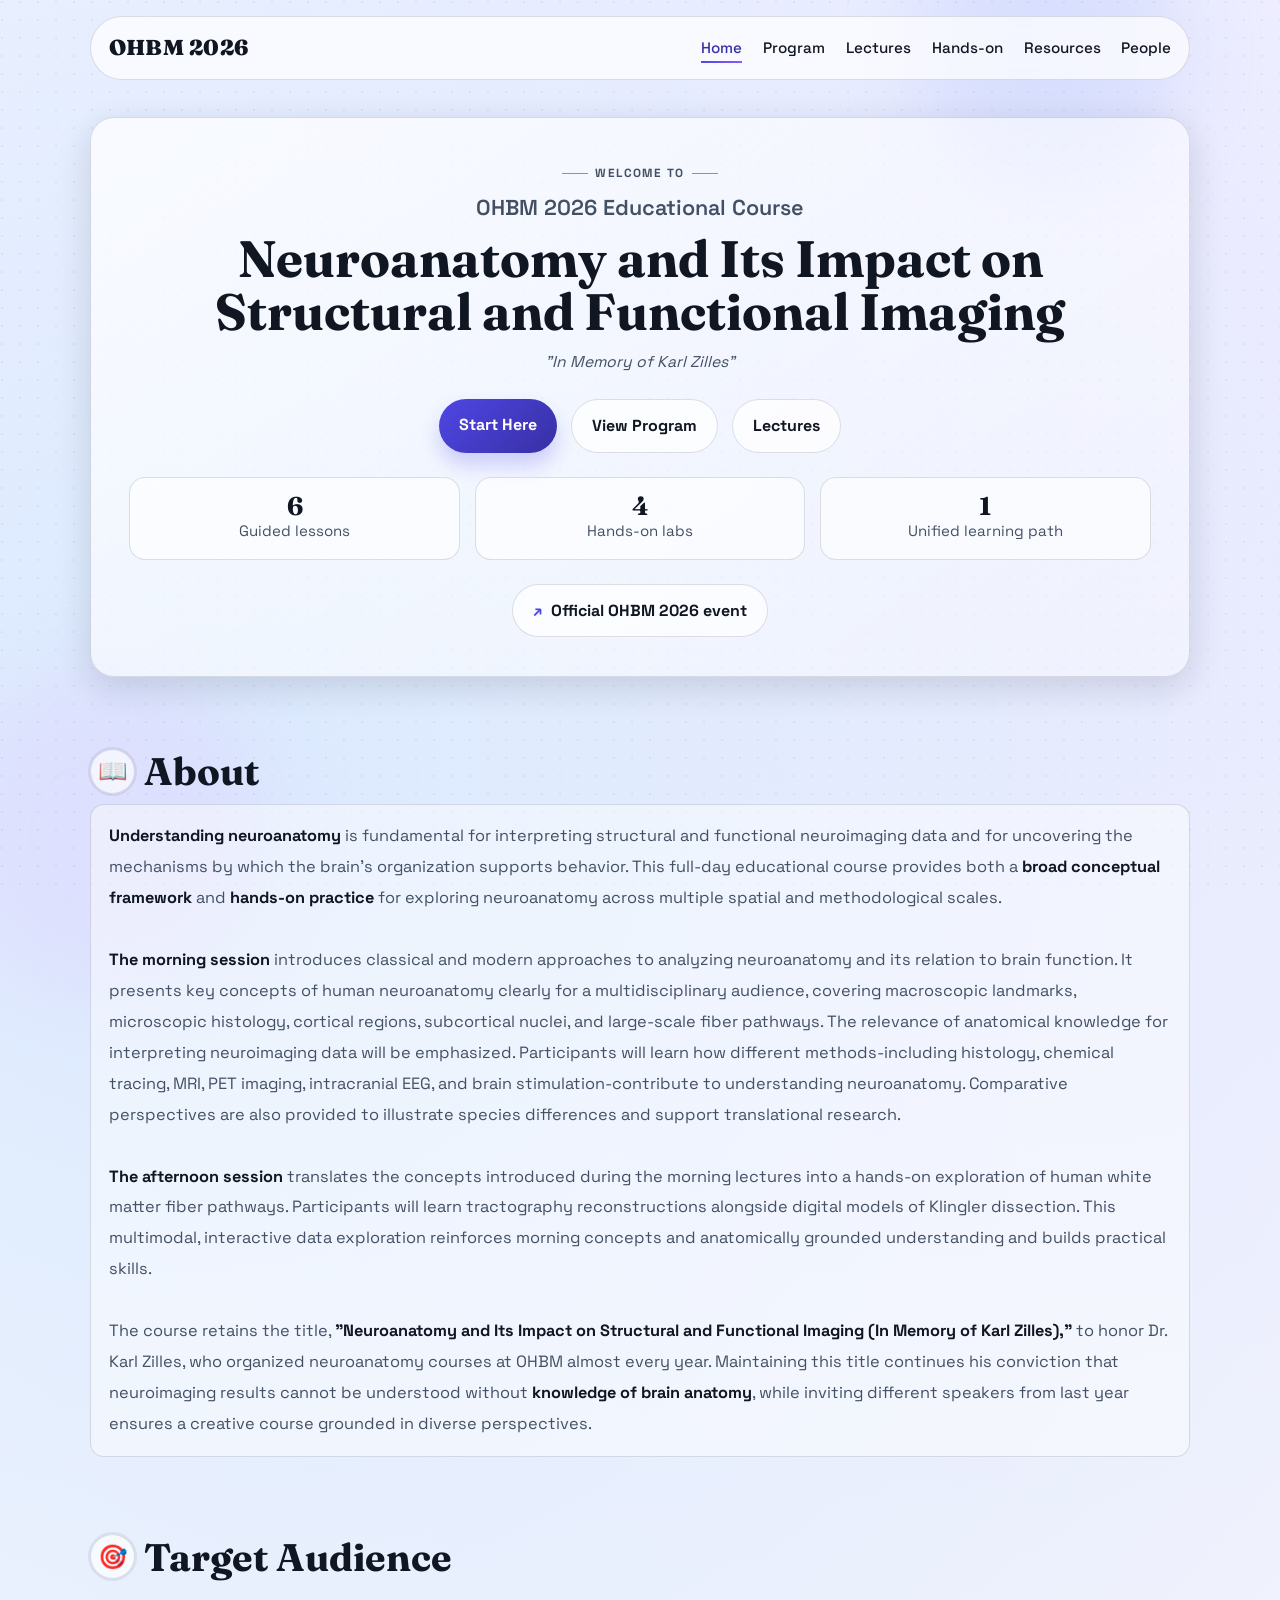
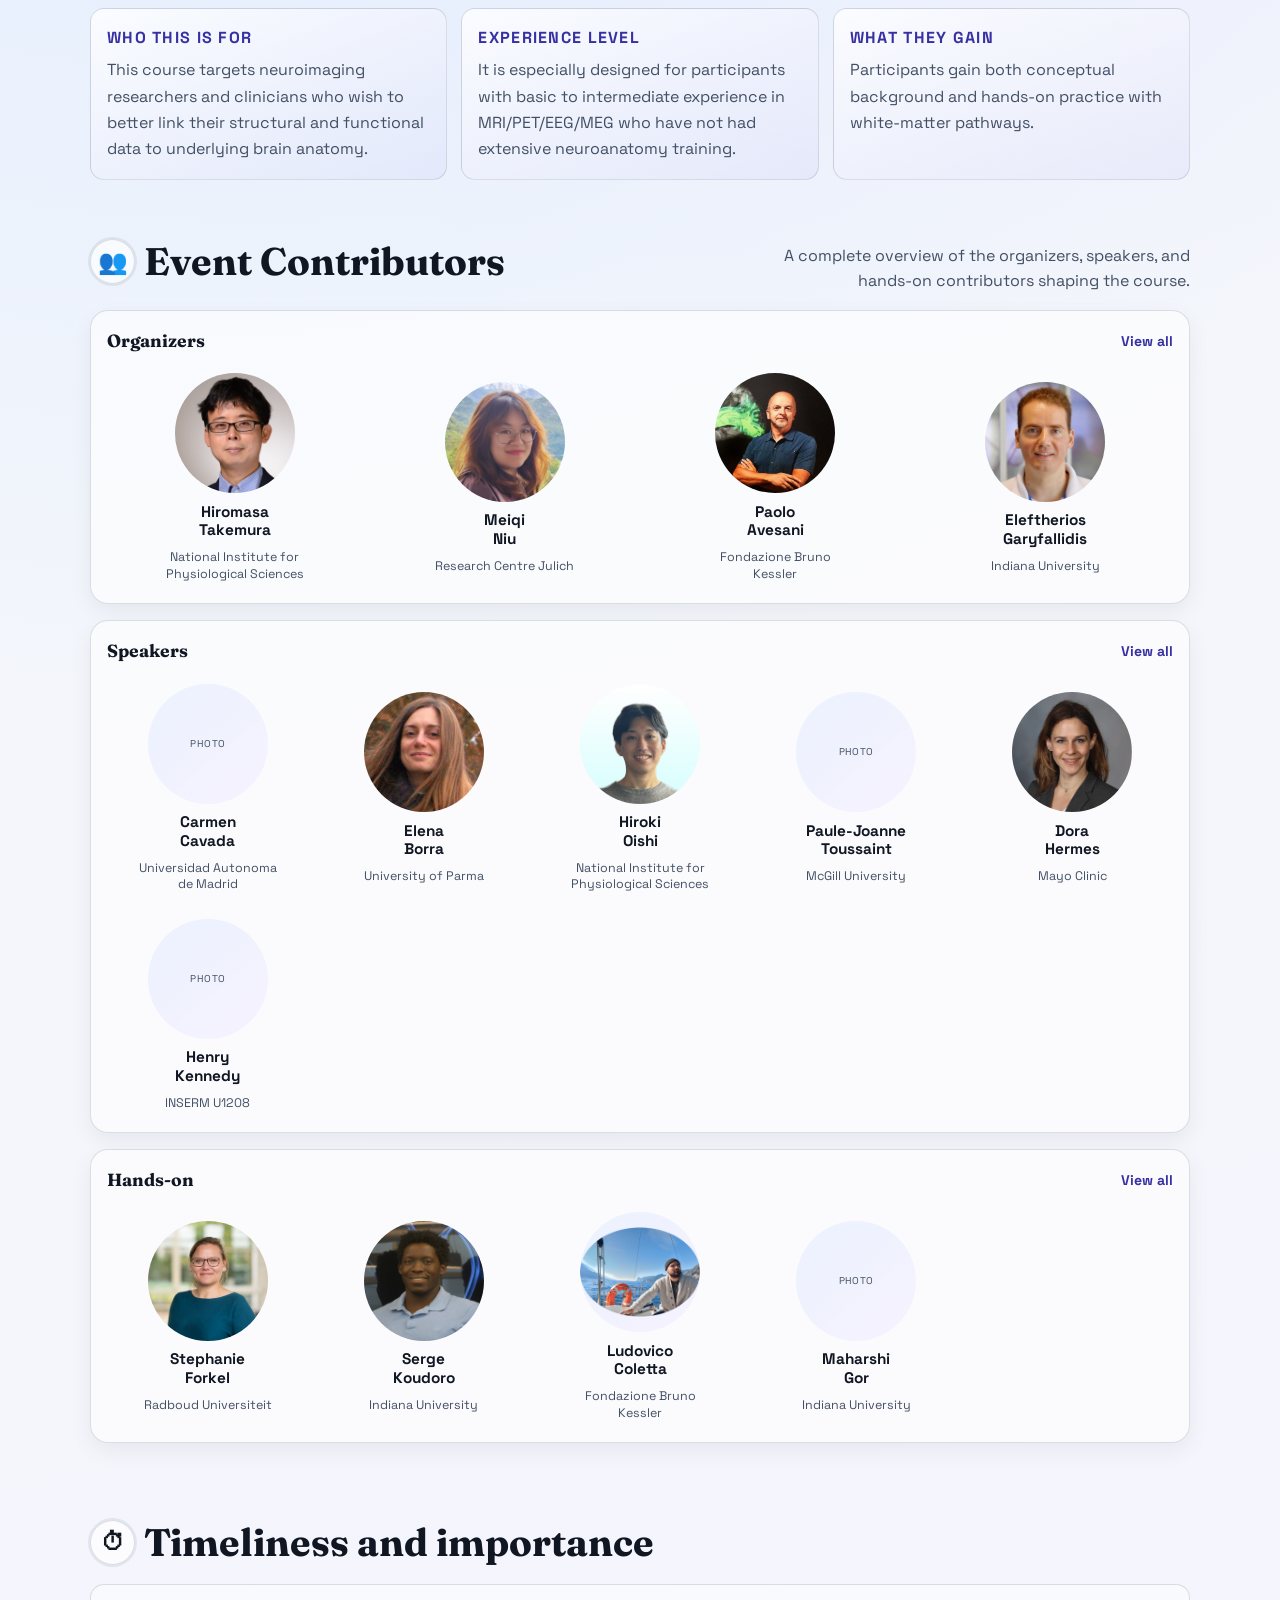
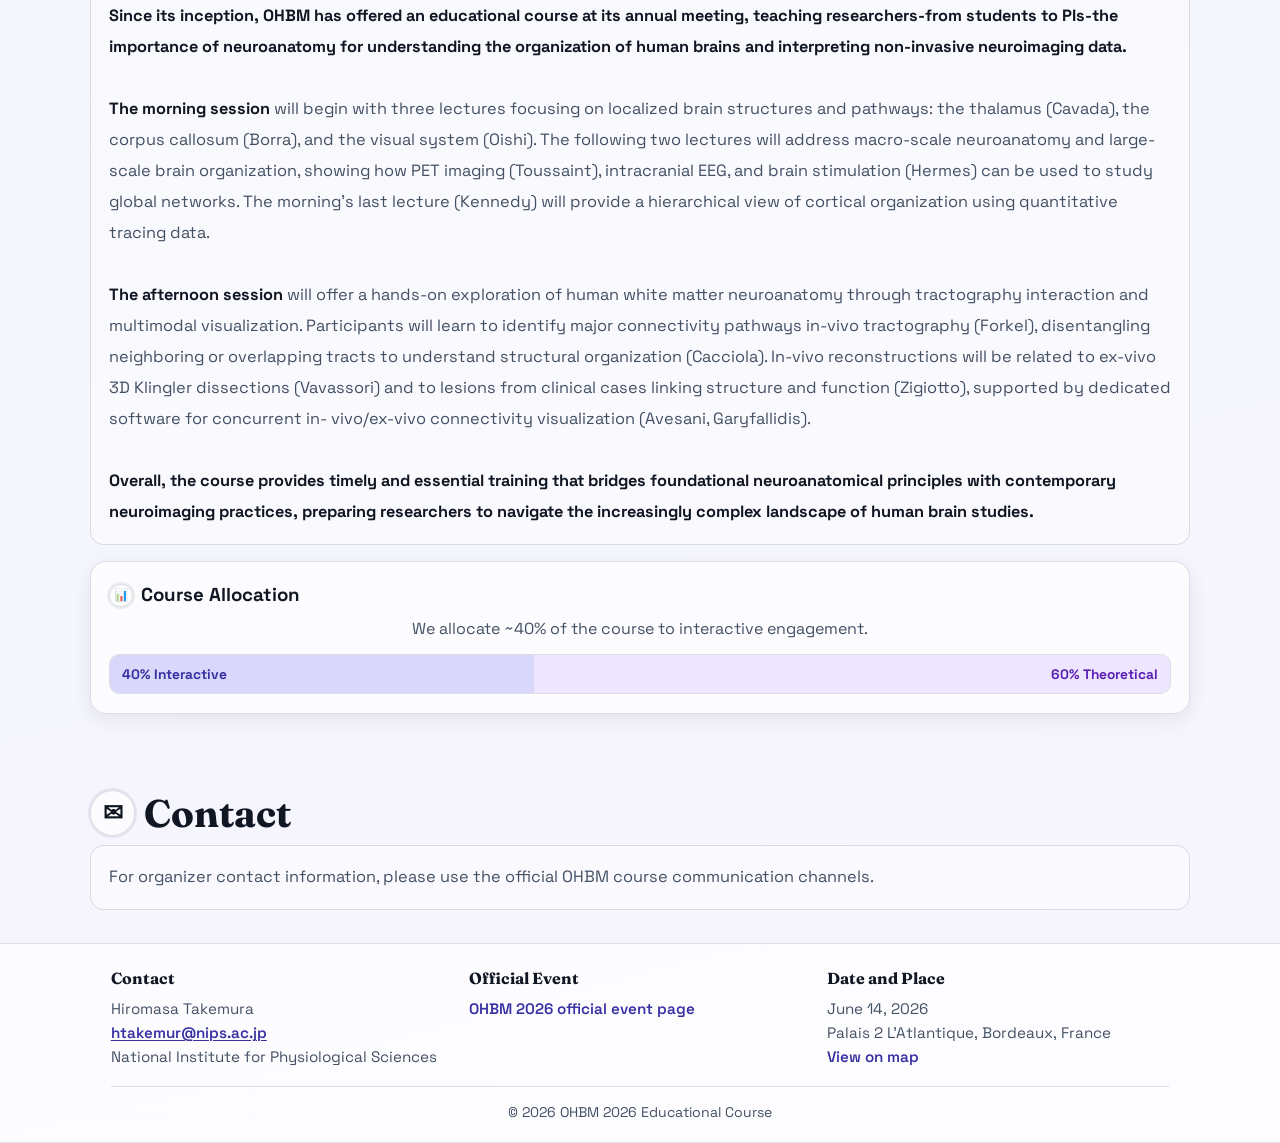
==== commit fe50e919: "Rename talks to lectures across site copy" ====
--- a/index.html
+++ b/index.html
@@ -19,7 +19,7 @@
             <nav id="nav-menu">
                 <a href="index.html">Home</a>
                 <a href="program.html">Program</a>
-                <a href="talks.html">Talks</a>
+                <a href="talks.html">Lectures</a>
                 <a href="hands-on.html">Hands-on</a>
                 <a href="resources.html">Resources</a>
                 <a href="people.html">People</a>
@@ -37,7 +37,7 @@
                 <div class="hero-buttons">
                     <a href="#about" class="primary-button">Start Here</a>
                     <a href="program.html" class="secondary-button">View Program</a>
-                    <a href="talks.html" class="secondary-button">Talks</a>
+                    <a href="talks.html" class="secondary-button">Lectures</a>
                 </div>
 
                 <div class="hero-stats">
@@ -197,7 +197,7 @@
                     <p class="section-intro timeliness-copy">
                         <strong>Since its inception, OHBM has offered an educational course at its annual meeting, teaching researchers-from students to PIs-the importance of neuroanatomy for understanding the organization of human brains and interpreting non-invasive neuroimaging data.</strong>
                         <br /><br />
-                        <strong>The morning session</strong> will begin with three talks focusing on localized brain structures and pathways: the thalamus (Cavada), the corpus callosum (Borra), and the visual system (Oishi). The following two talks will address macro-scale neuroanatomy and large-scale brain organization, showing how PET imaging (Toussaint), intracranial EEG, and brain stimulation (Hermes) can be used to study global networks. The morning's last talk (Kennedy) will provide a hierarchical view of cortical organization using quantitative tracing data. <br /><br />
+                        <strong>The morning session</strong> will begin with three lectures focusing on localized brain structures and pathways: the thalamus (Cavada), the corpus callosum (Borra), and the visual system (Oishi). The following two lectures will address macro-scale neuroanatomy and large-scale brain organization, showing how PET imaging (Toussaint), intracranial EEG, and brain stimulation (Hermes) can be used to study global networks. The morning's last lecture (Kennedy) will provide a hierarchical view of cortical organization using quantitative tracing data. <br /><br />
                         <strong>The afternoon session</strong> will offer a hands-on exploration of human white matter neuroanatomy through tractography interaction and multimodal visualization. Participants will learn to identify major connectivity pathways in-vivo tractography (Forkel), disentangling neighboring or overlapping tracts to understand structural organization (Cacciola). In-vivo reconstructions will be related to ex-vivo 3D Klingler dissections (Vavassori) and to lesions from clinical cases linking structure and function (Zigiotto), supported by dedicated software for concurrent in- vivo/ex-vivo connectivity visualization (Avesani, Garyfallidis). <br /><br />
                         <strong>Overall, the course provides timely and essential training that bridges foundational neuroanatomical principles with contemporary neuroimaging practices, preparing researchers to navigate the increasingly complex landscape of human brain studies.</strong>
                     </p>
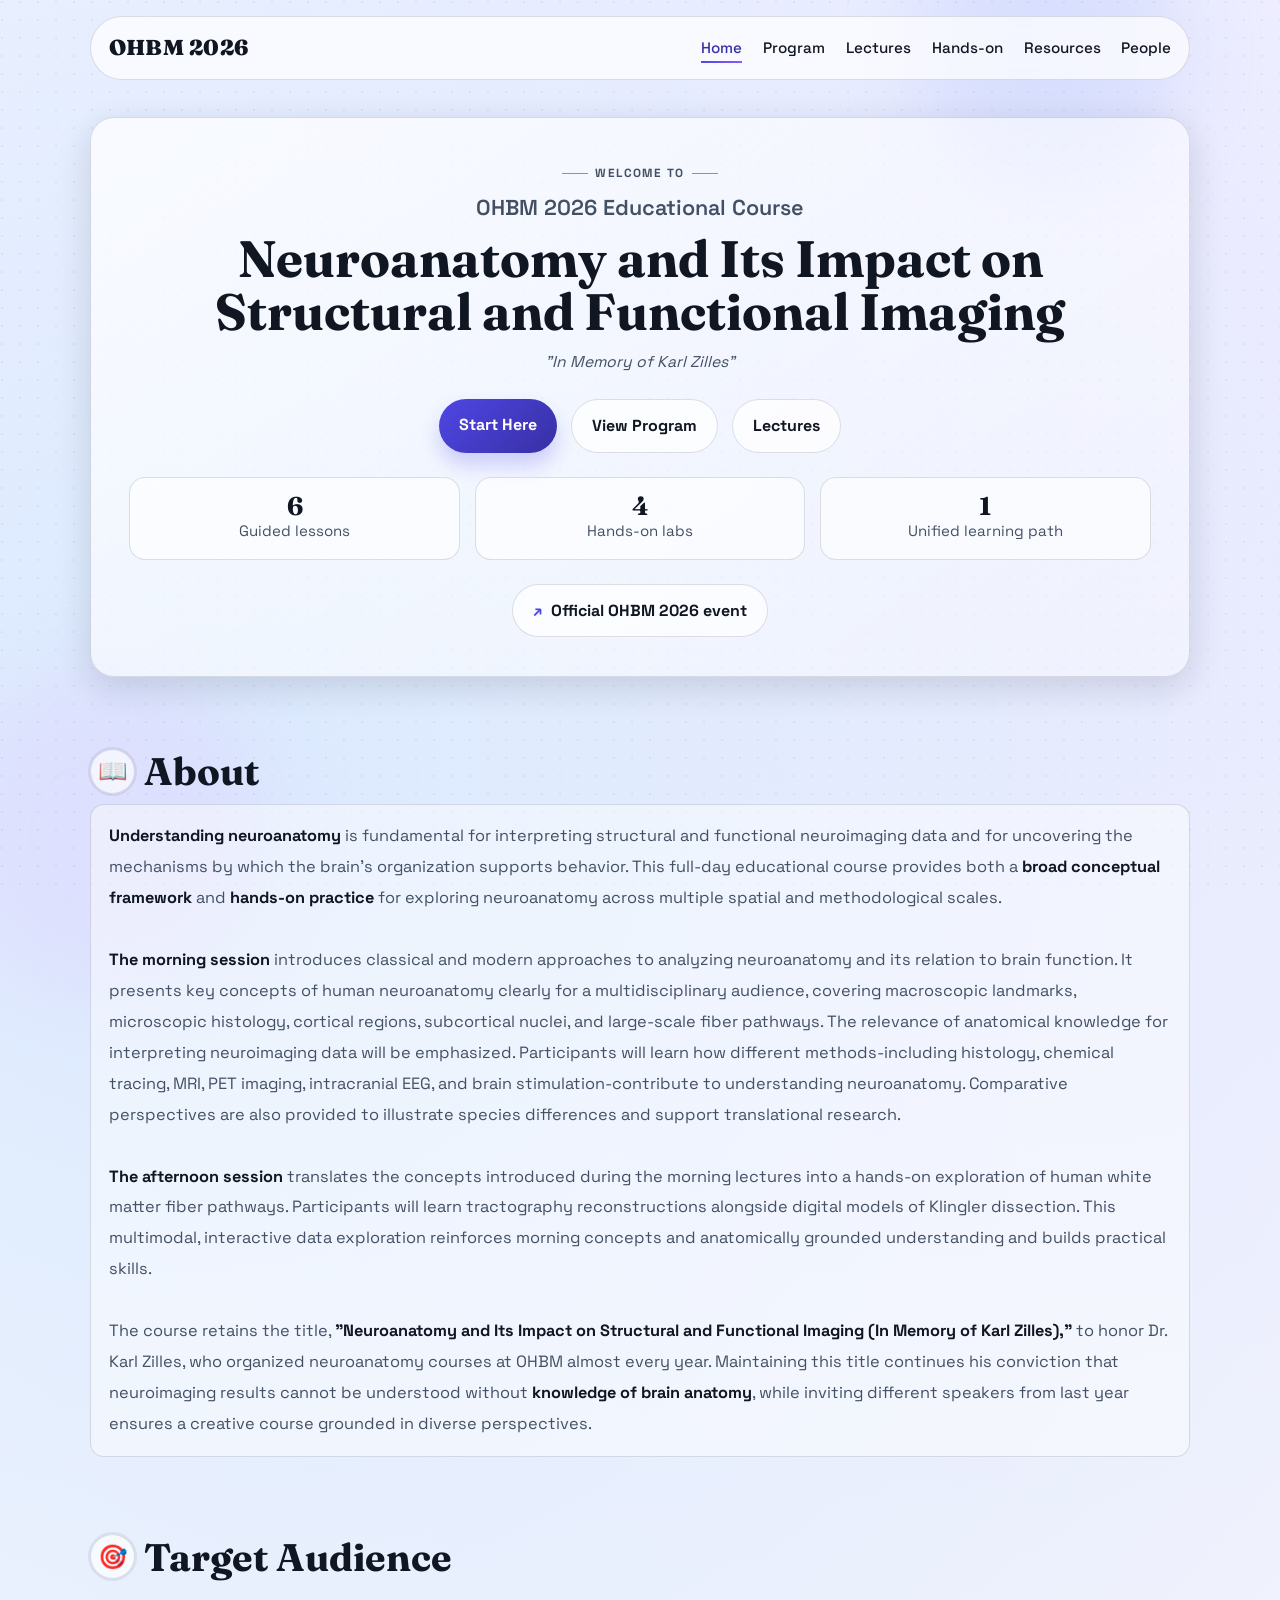
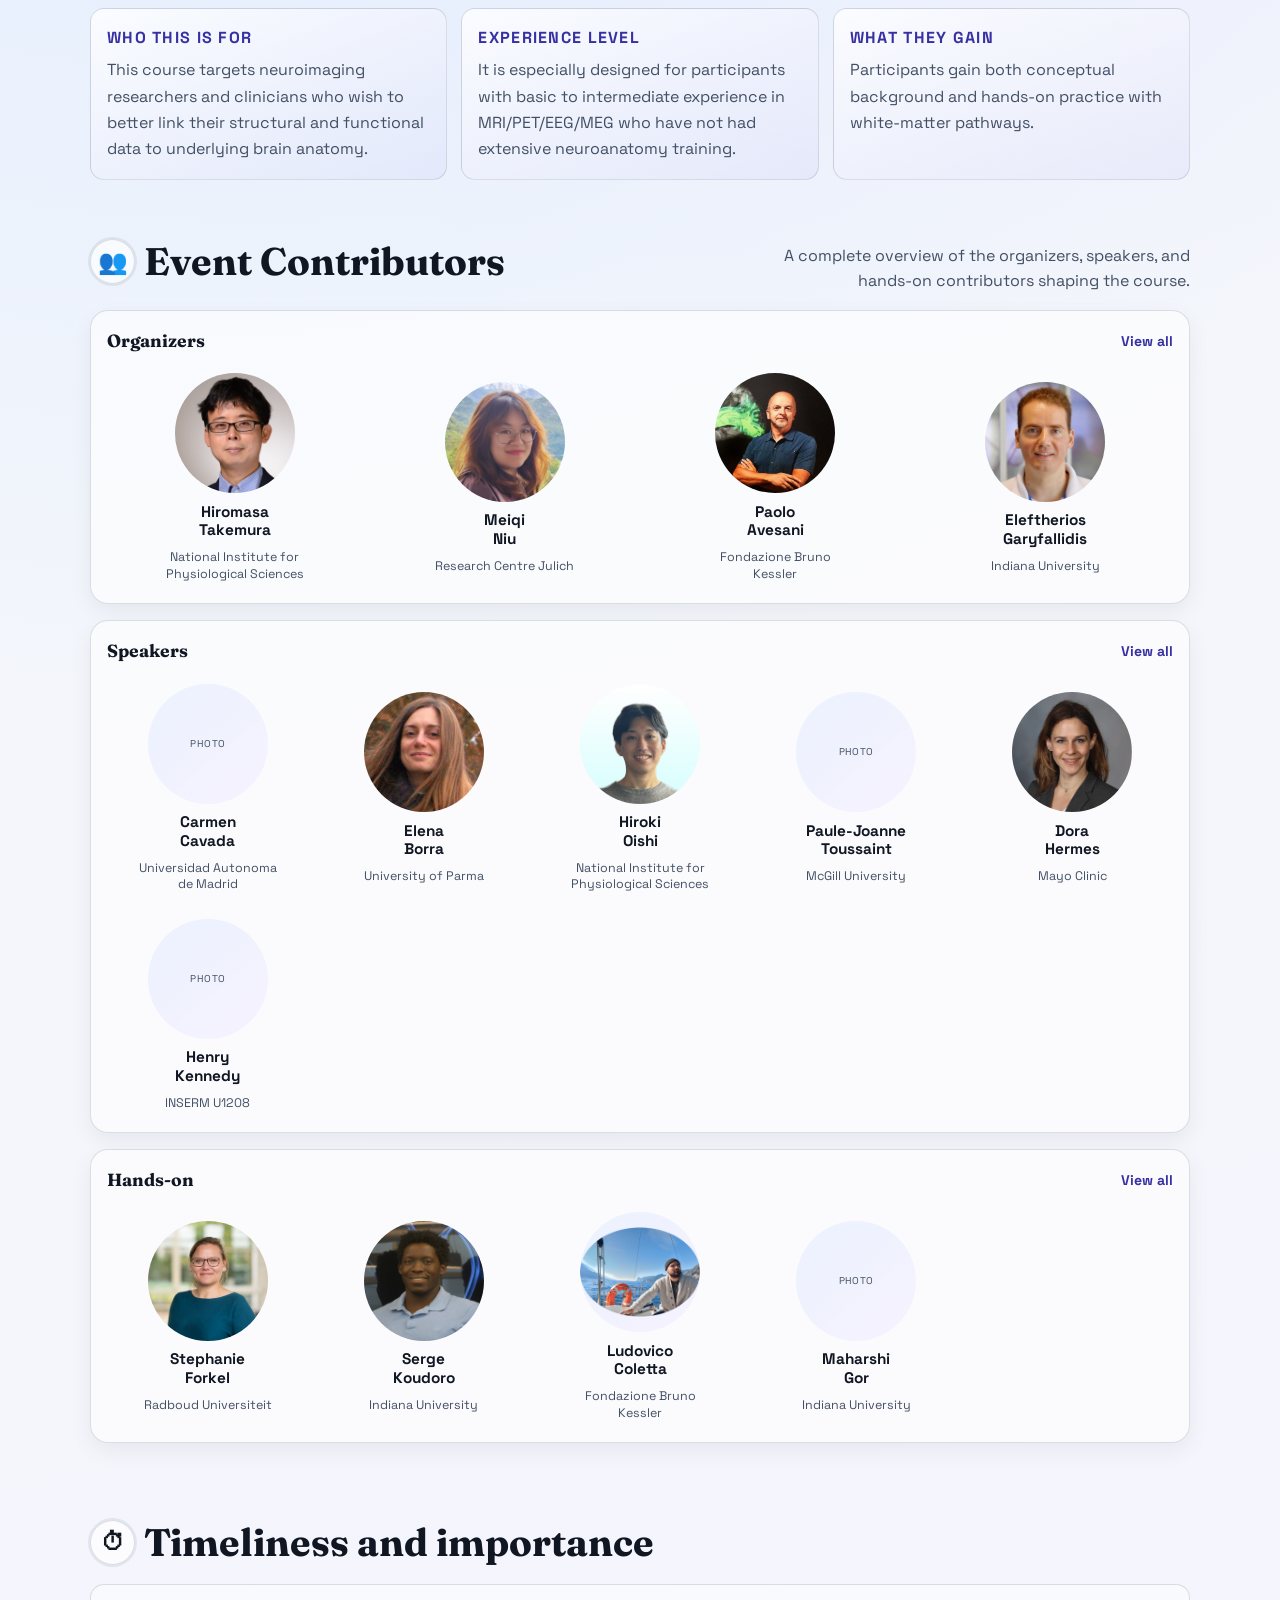
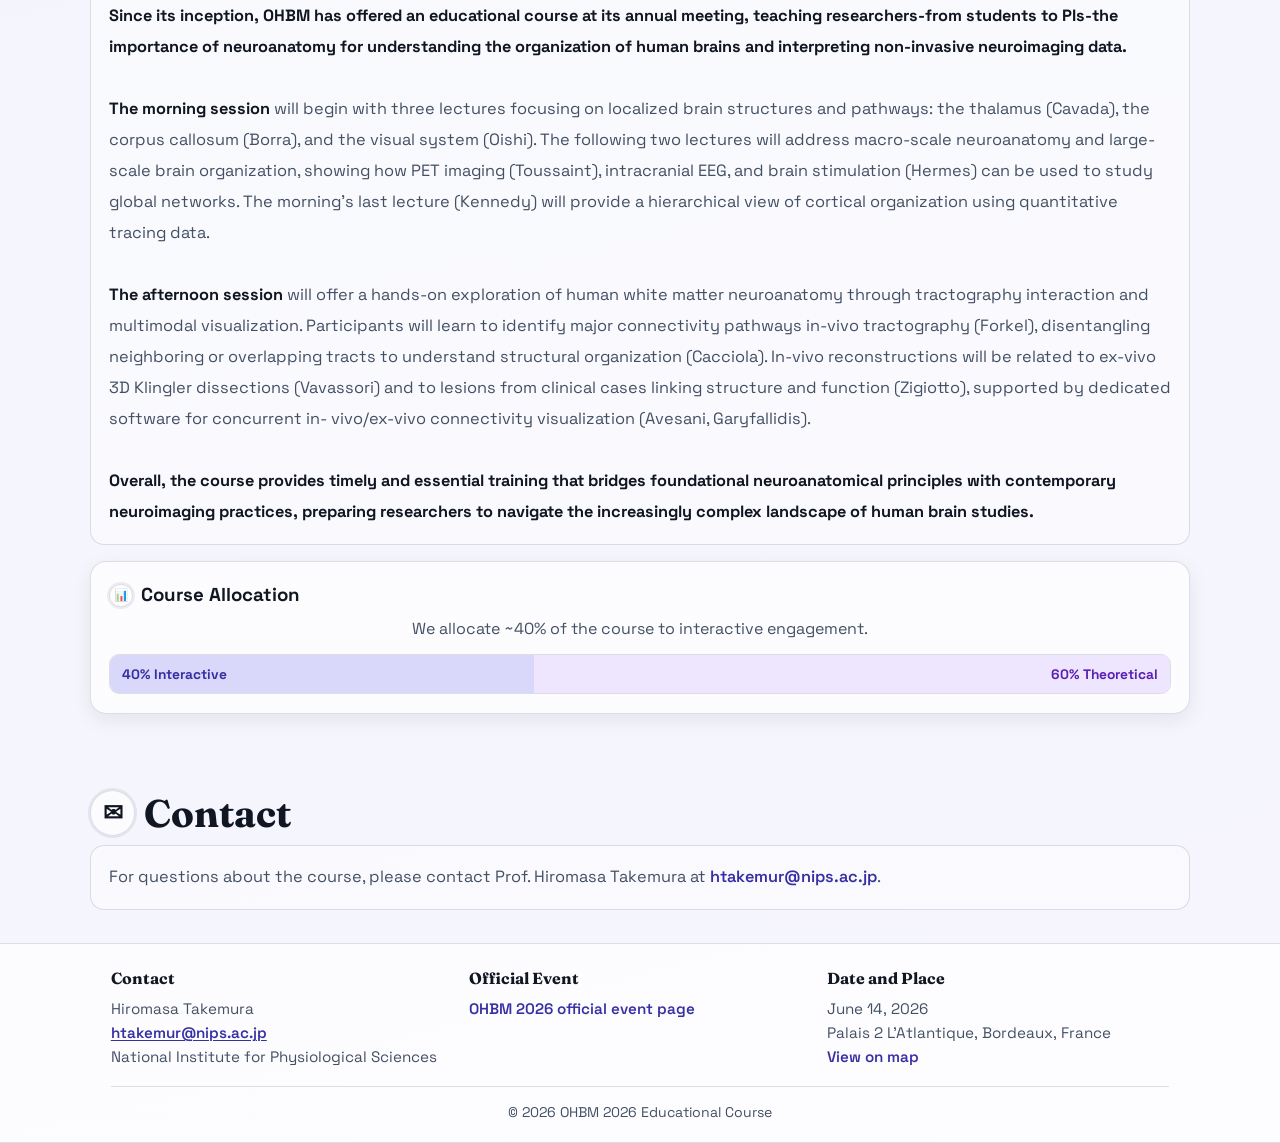
==== commit 6560ccfe: "Update contact sections with Prof. Takemura email" ====
--- a/index.html
+++ b/index.html
@@ -213,7 +213,7 @@
             </section>
             <section class="section section-reveal">
                 <h2 class="title-with-icon"><span class="title-icon" aria-hidden="true">&#9993;</span>Contact</h2>
-                <p class="section-intro">For organizer contact information, please use the official OHBM course communication channels.</p>
+                <p class="section-intro">For questions about the course, please contact Prof. Hiromasa Takemura at <a href="mailto:htakemur@nips.ac.jp">htakemur@nips.ac.jp</a>.</p>
             </section>
         </main>
 
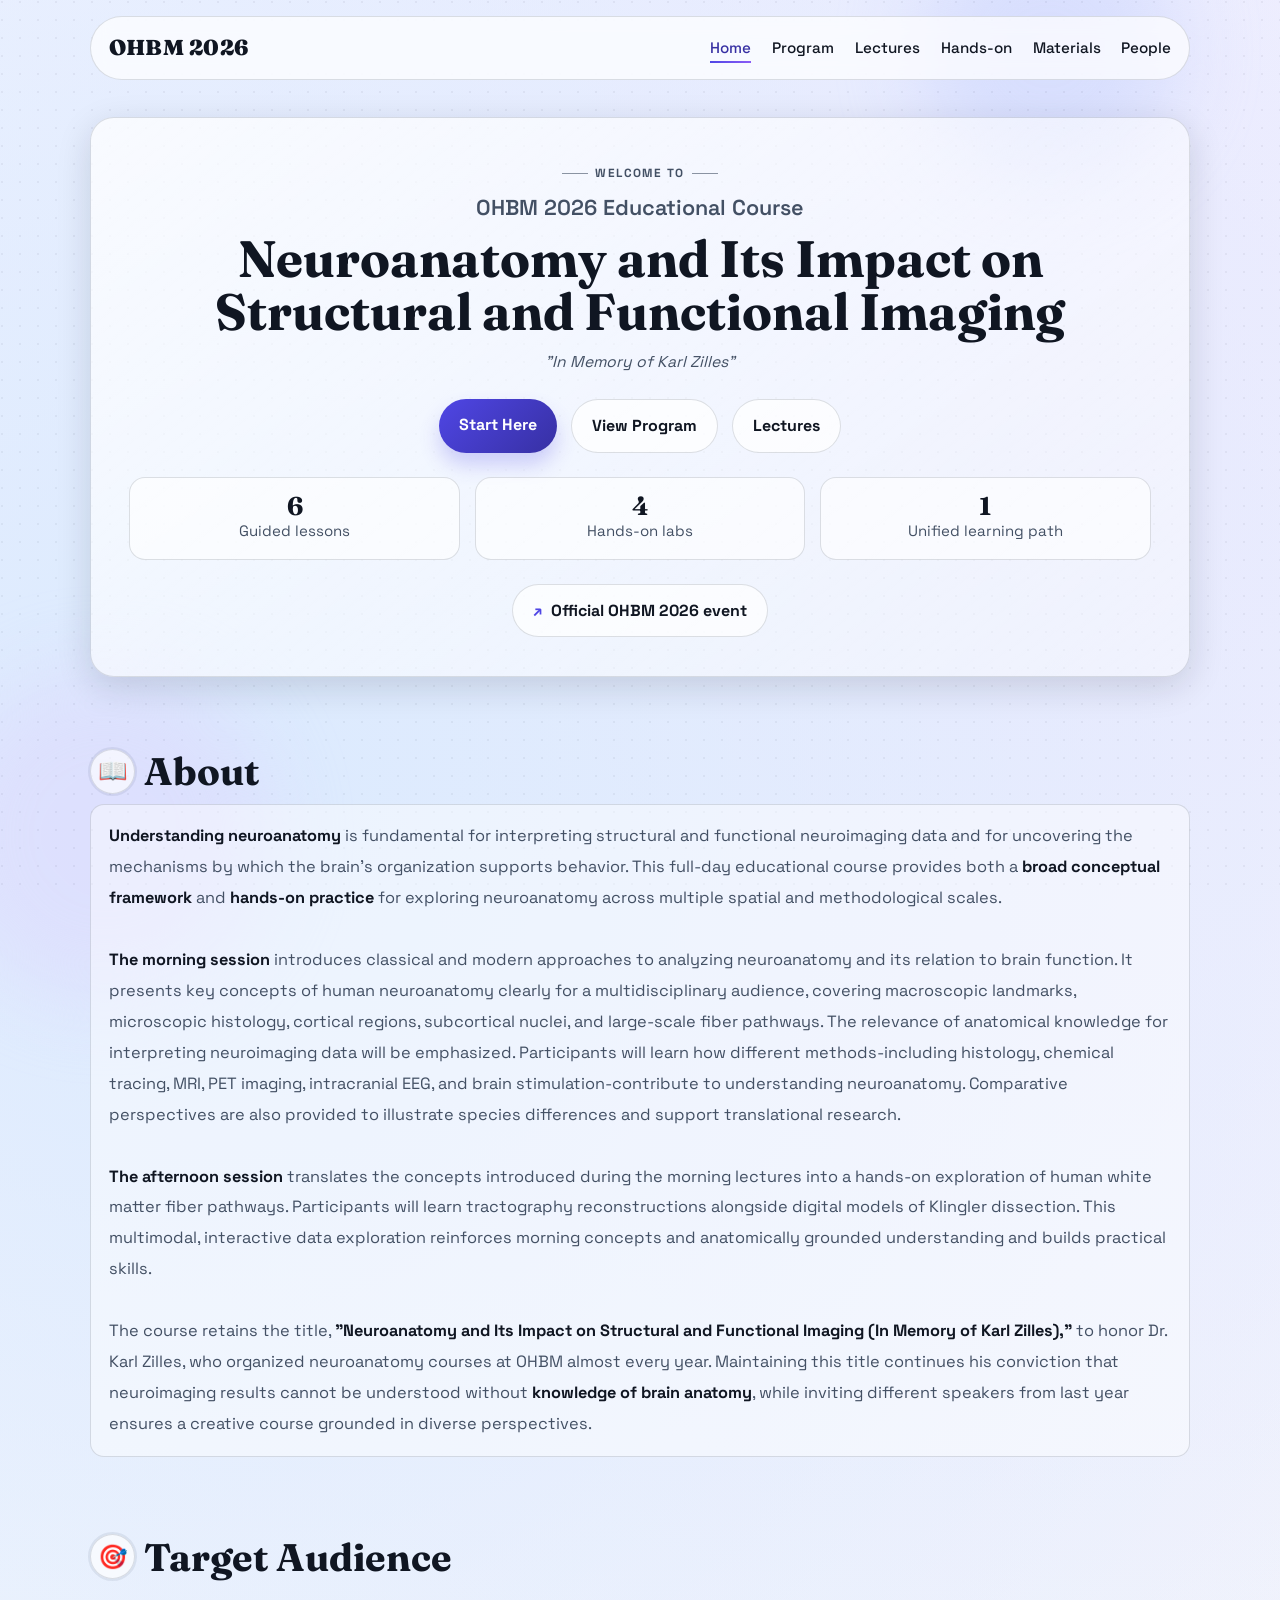
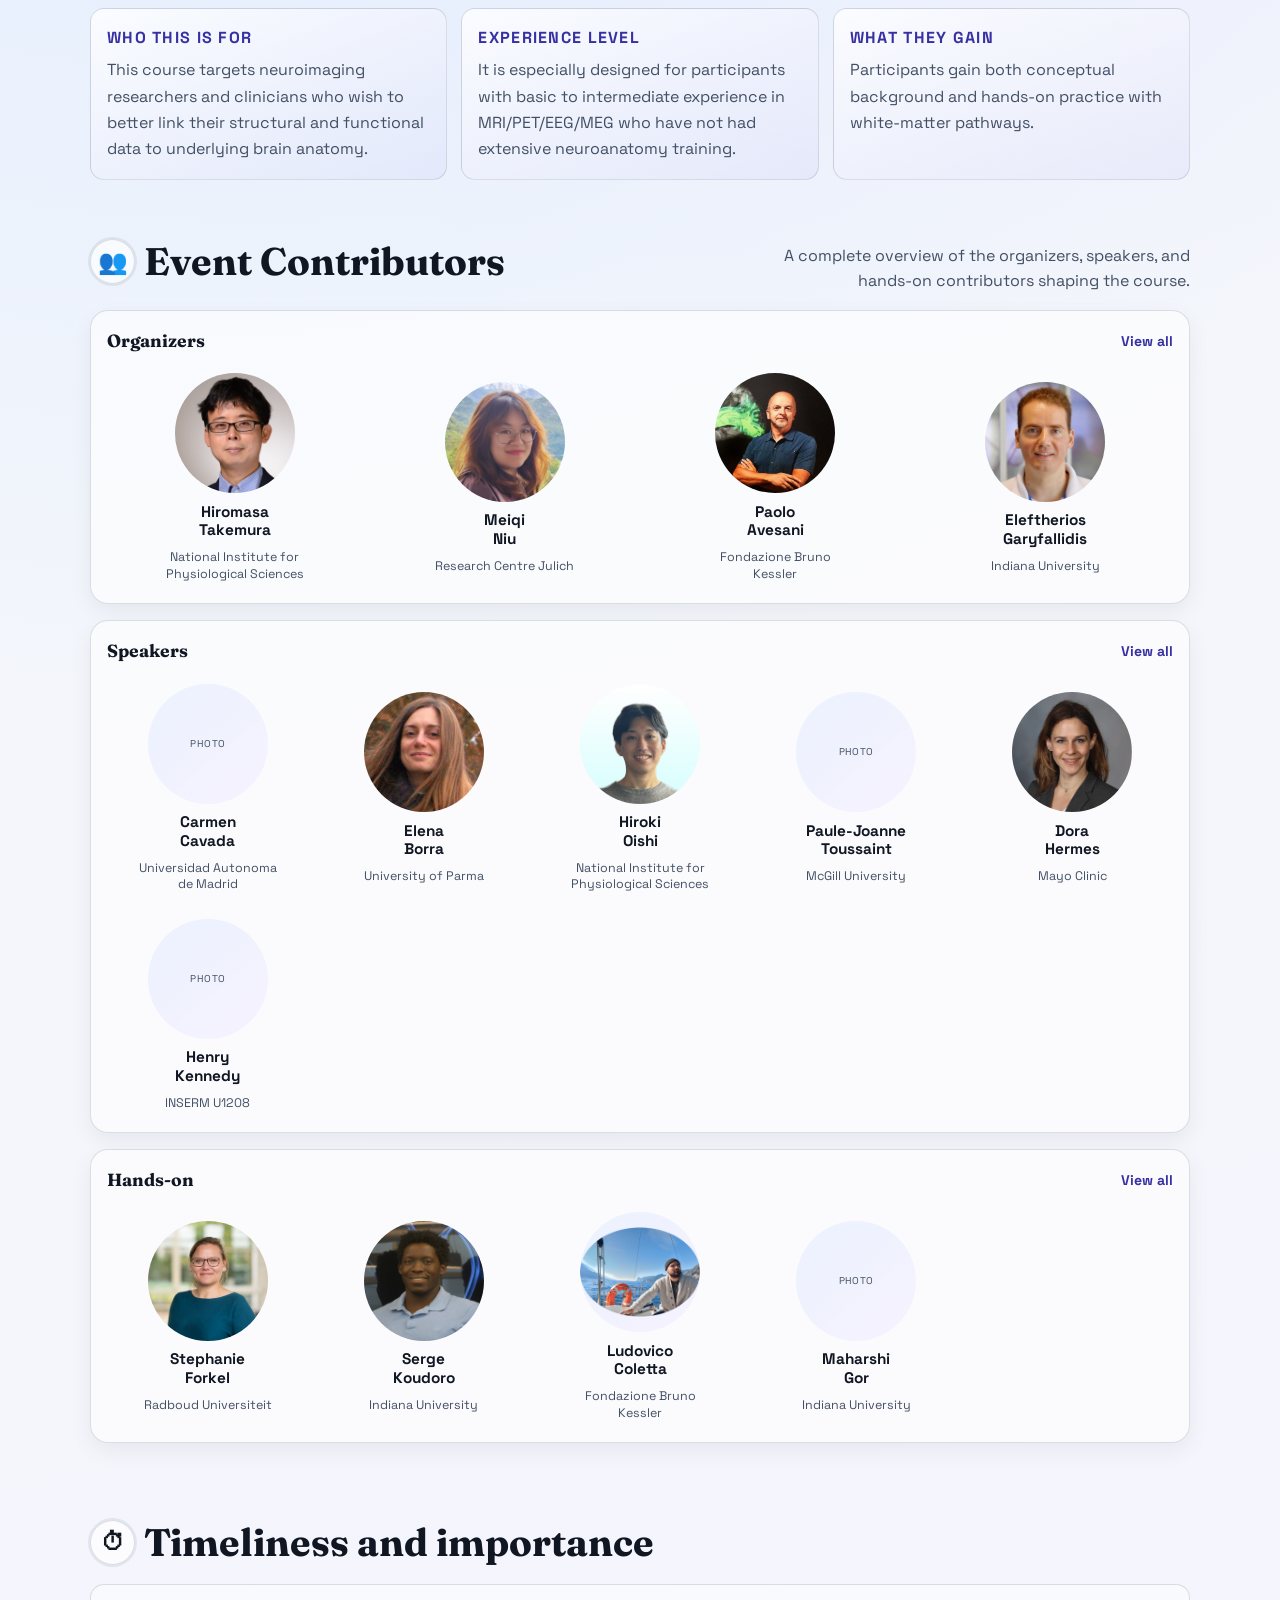
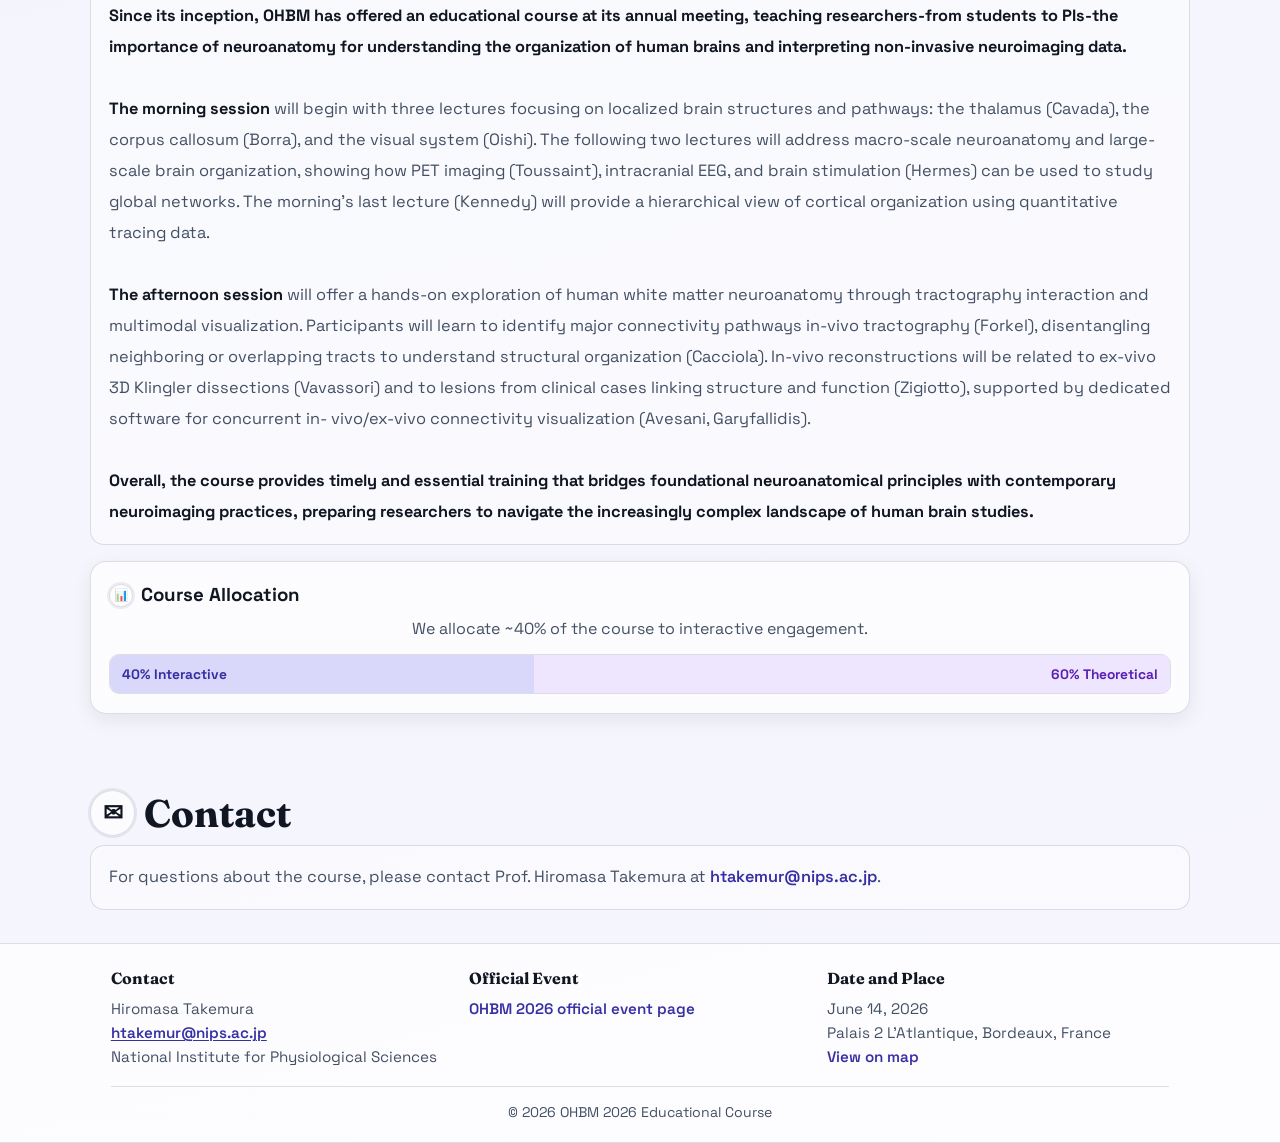
==== commit 1ffae406: "Update 'Resources' to 'Materials' across multiple pages for consistency" ====
--- a/index.html
+++ b/index.html
@@ -21,7 +21,7 @@
                 <a href="program.html">Program</a>
                 <a href="talks.html">Lectures</a>
                 <a href="hands-on.html">Hands-on</a>
-                <a href="resources.html">Resources</a>
+                <a href="resources.html">Materials</a>
                 <a href="people.html">People</a>
             </nav>
             <button class="menu-button" id="menu-button" aria-label="Toggle navigation" aria-controls="nav-menu" aria-expanded="false">&#9776;</button>
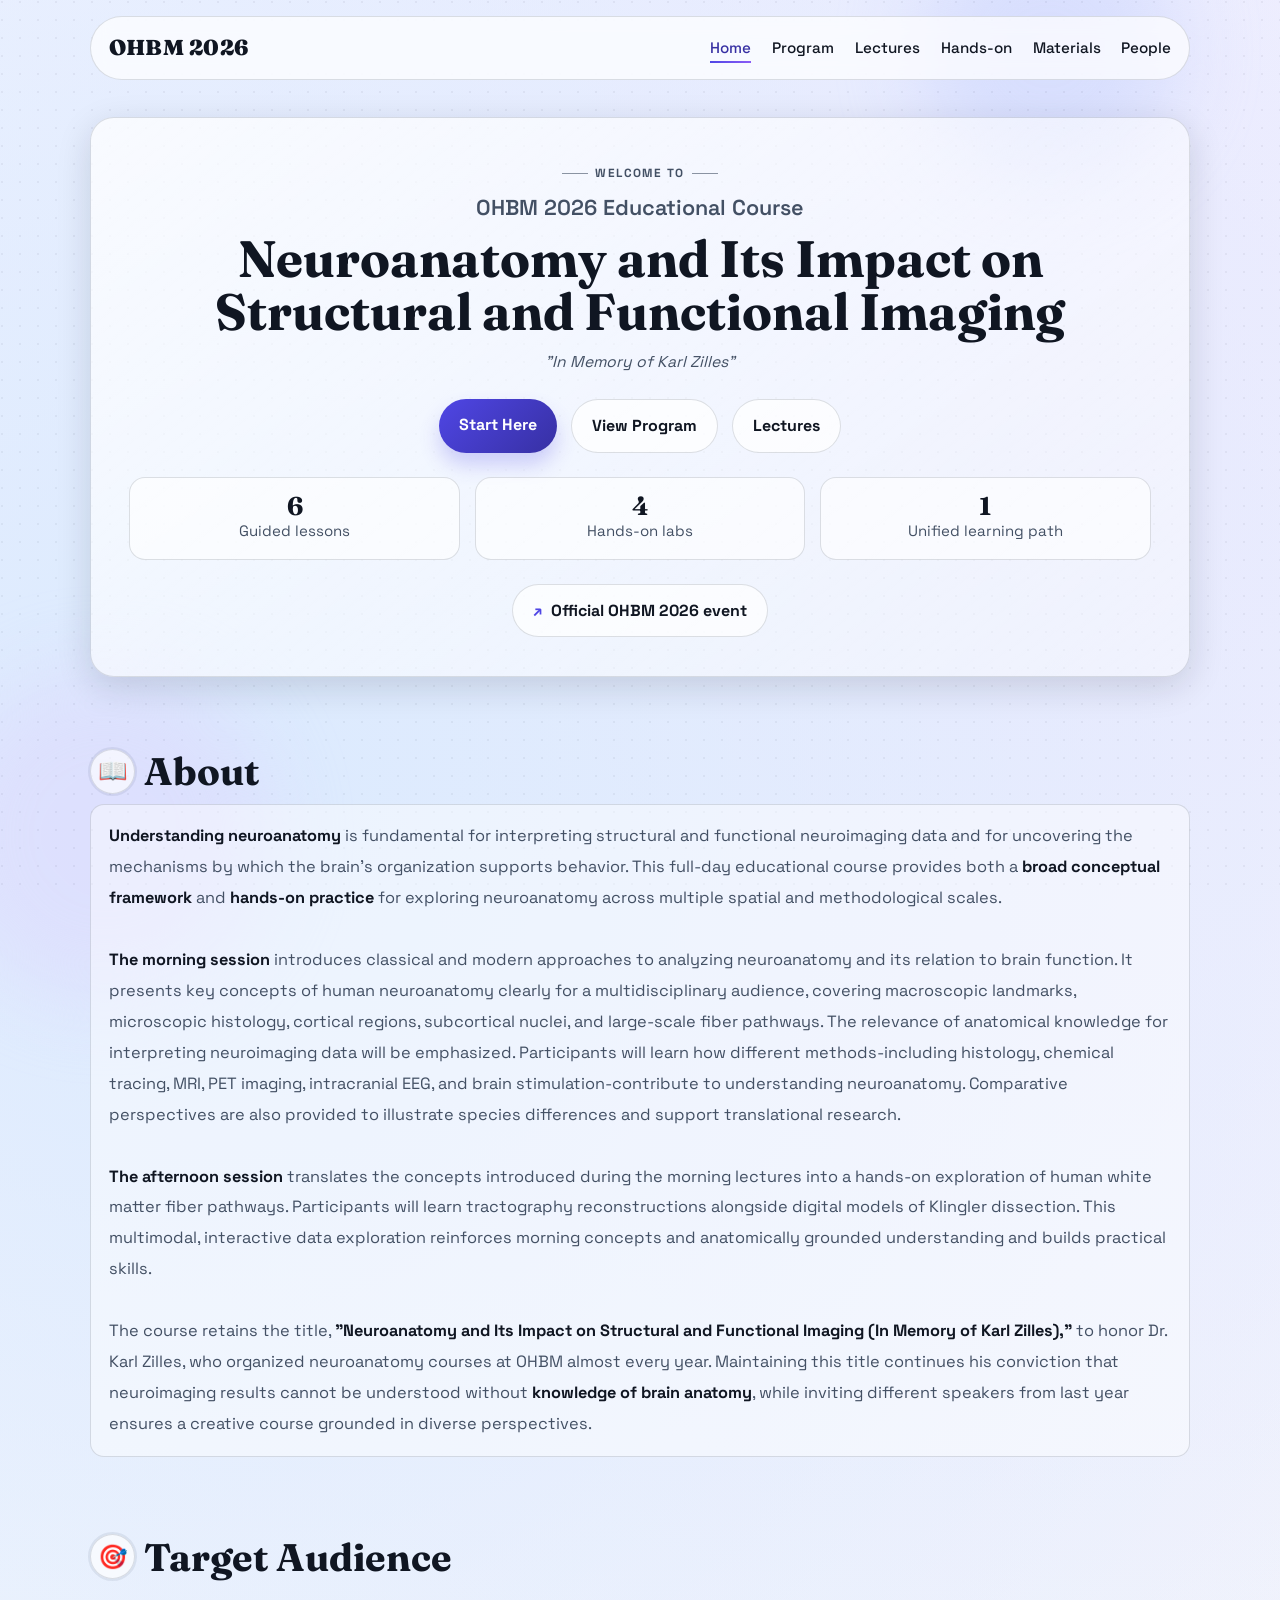
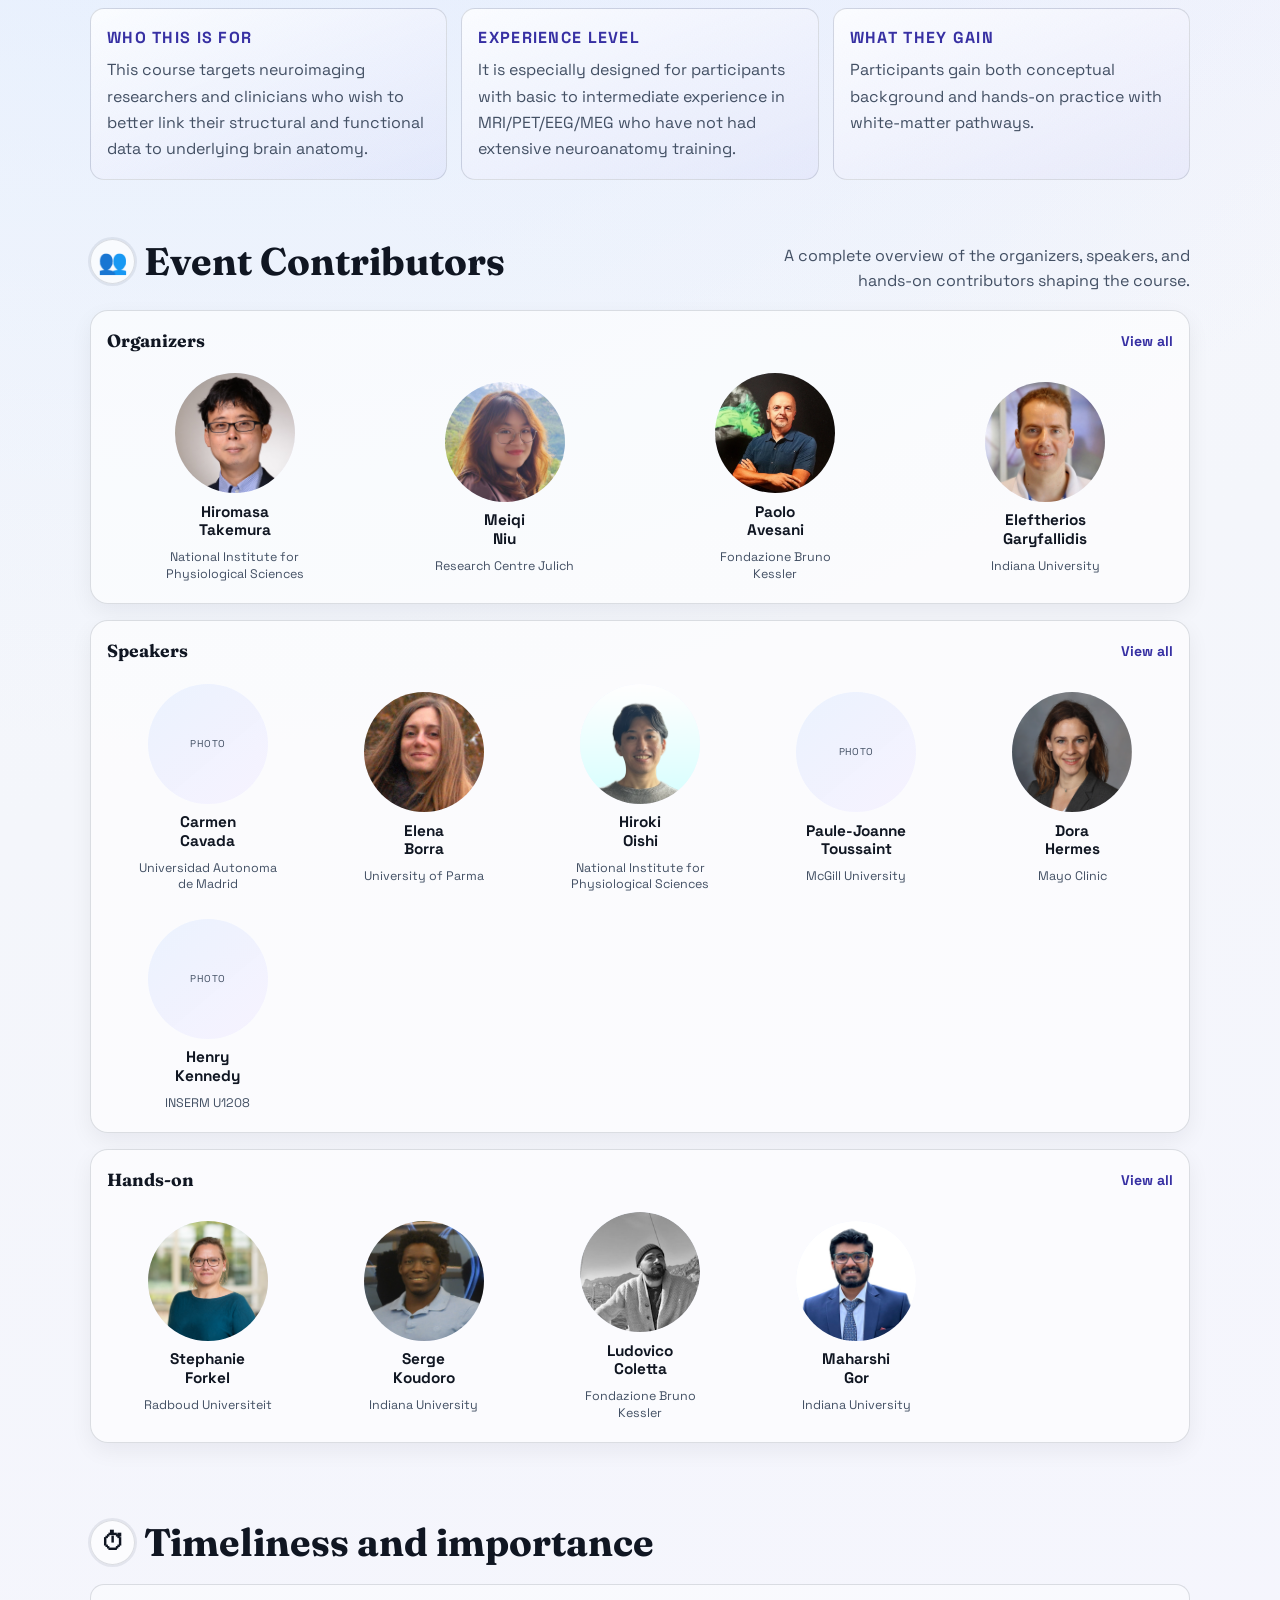
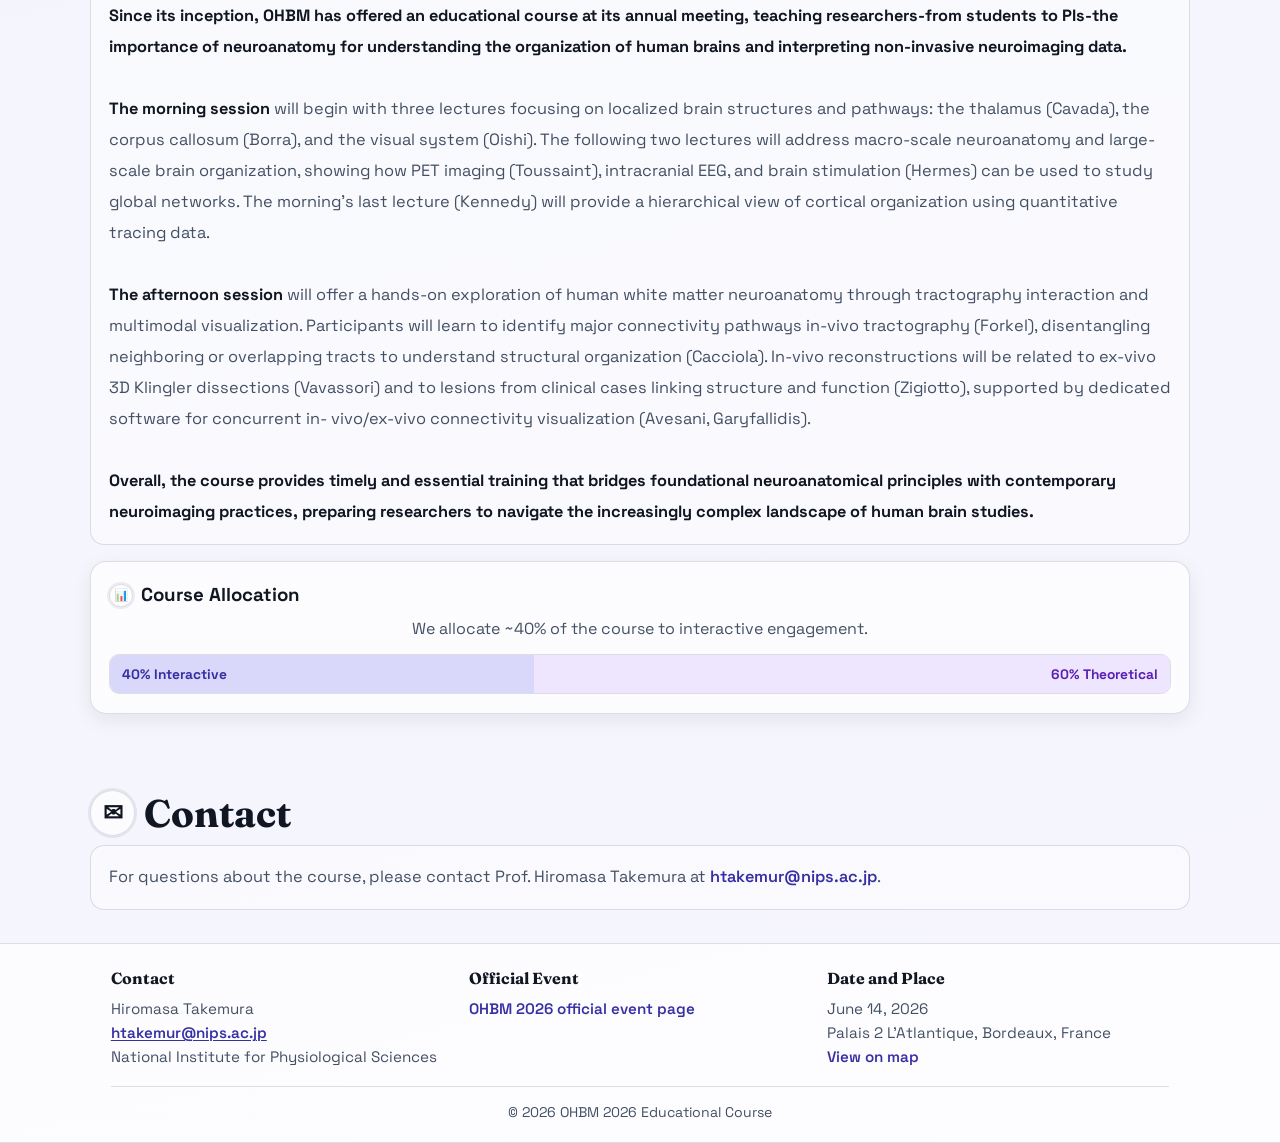
==== commit bc581802: "Standardize contributor photos and add Maharshi Gor profile" ====
--- a/index.html
+++ b/index.html
@@ -182,7 +182,7 @@
                                 <p>Fondazione Bruno Kessler</p>
                             </article>
                             <article class="people-thumb">
-                                <div class="people-thumb-photo" aria-hidden="true">Photo</div>
+                                <img class="people-thumb-photo" aria-hidden="true" src="img/Gor_Maharshi.jpg" alt="Photo of Maharshi Gor" />
                                 <h4>Maharshi<br />Gor</h4>
                                 <p>Indiana University</p>
                             </article>
--- a/styles.css
+++ b/styles.css
@@ -598,14 +598,6 @@
     box-shadow: 0 4px 12px rgba(16, 22, 34, 0.08);
 }
 
-.people-jump-photo--ludovico {
-    display: block;
-    background:
-        url("img/Ludovico_Coletta.png") center center / 142% no-repeat,
-        linear-gradient(140deg, rgba(59, 130, 246, 0.1), rgba(139, 92, 246, 0.08)),
-        rgba(255, 255, 255, 0.85);
-}
-
 .people-jump-photo-placeholder {
     display: grid;
     place-items: center;
@@ -670,13 +662,6 @@
 
 .people-card-photo {
     order: 1;
-}
-
-.people-card-photo--ludovico {
-    background:
-        url("img/Ludovico_Coletta.png") center center / 142% no-repeat,
-        linear-gradient(140deg, rgba(59, 130, 246, 0.1), rgba(139, 92, 246, 0.08)),
-        rgba(255, 255, 255, 0.75);
 }
 
 .people-card-meta {
@@ -806,12 +791,6 @@
     align-self: start;
 }
 
-.talk-speaker .organizer-photo--ludovico {
-    background:
-        url("img/Ludovico_Coletta.png") center center / 146% no-repeat,
-        linear-gradient(135deg, var(--accent), var(--accent-pop));
-}
-
 .talk-speaker h3 {
     margin-bottom: 0.2rem;
     font-size: 1.6rem;
@@ -1169,12 +1148,6 @@
     object-position: center 18%;
 }
 
-.speaker-avatar--ludovico {
-    background:
-        url("img/Ludovico_Coletta.png") center center / 146% no-repeat,
-        linear-gradient(135deg, var(--accent), var(--accent-pop));
-}
-
 .speaker-marker {
     width: 2rem;
     height: 2rem;
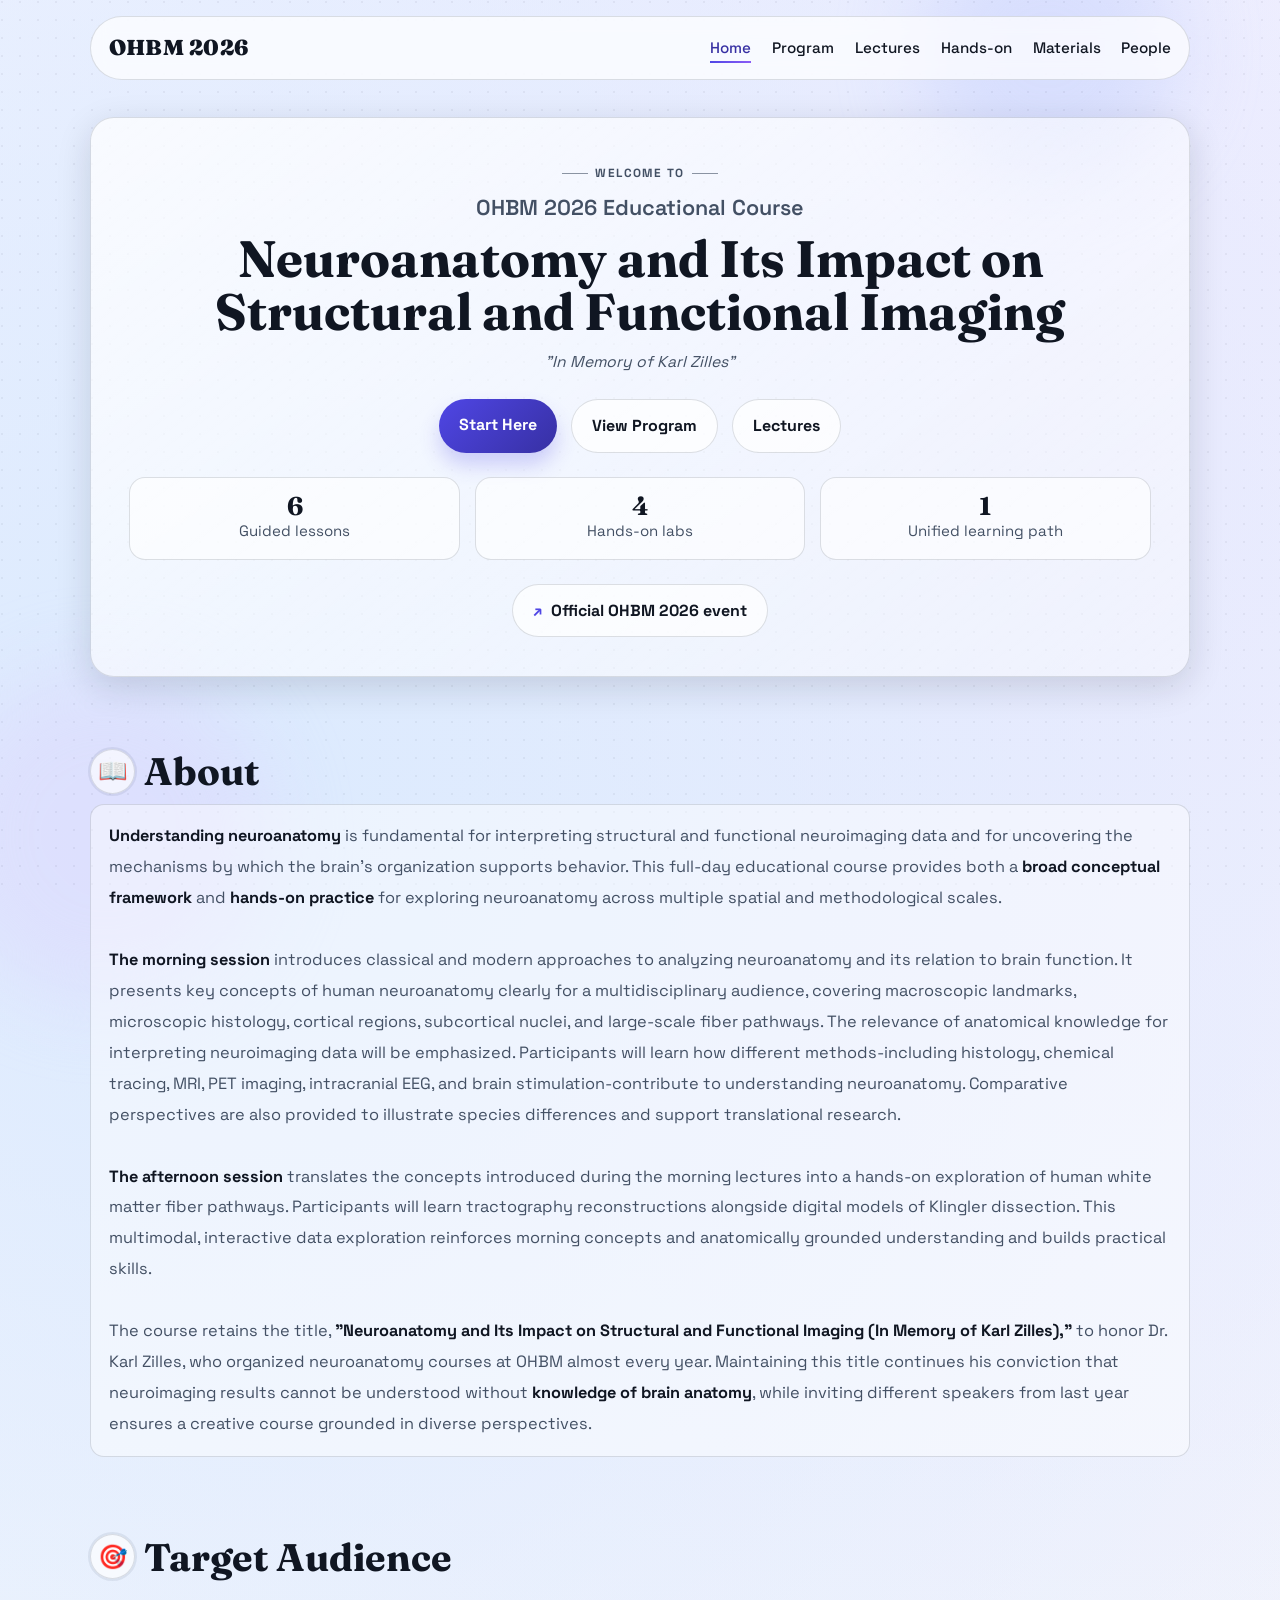
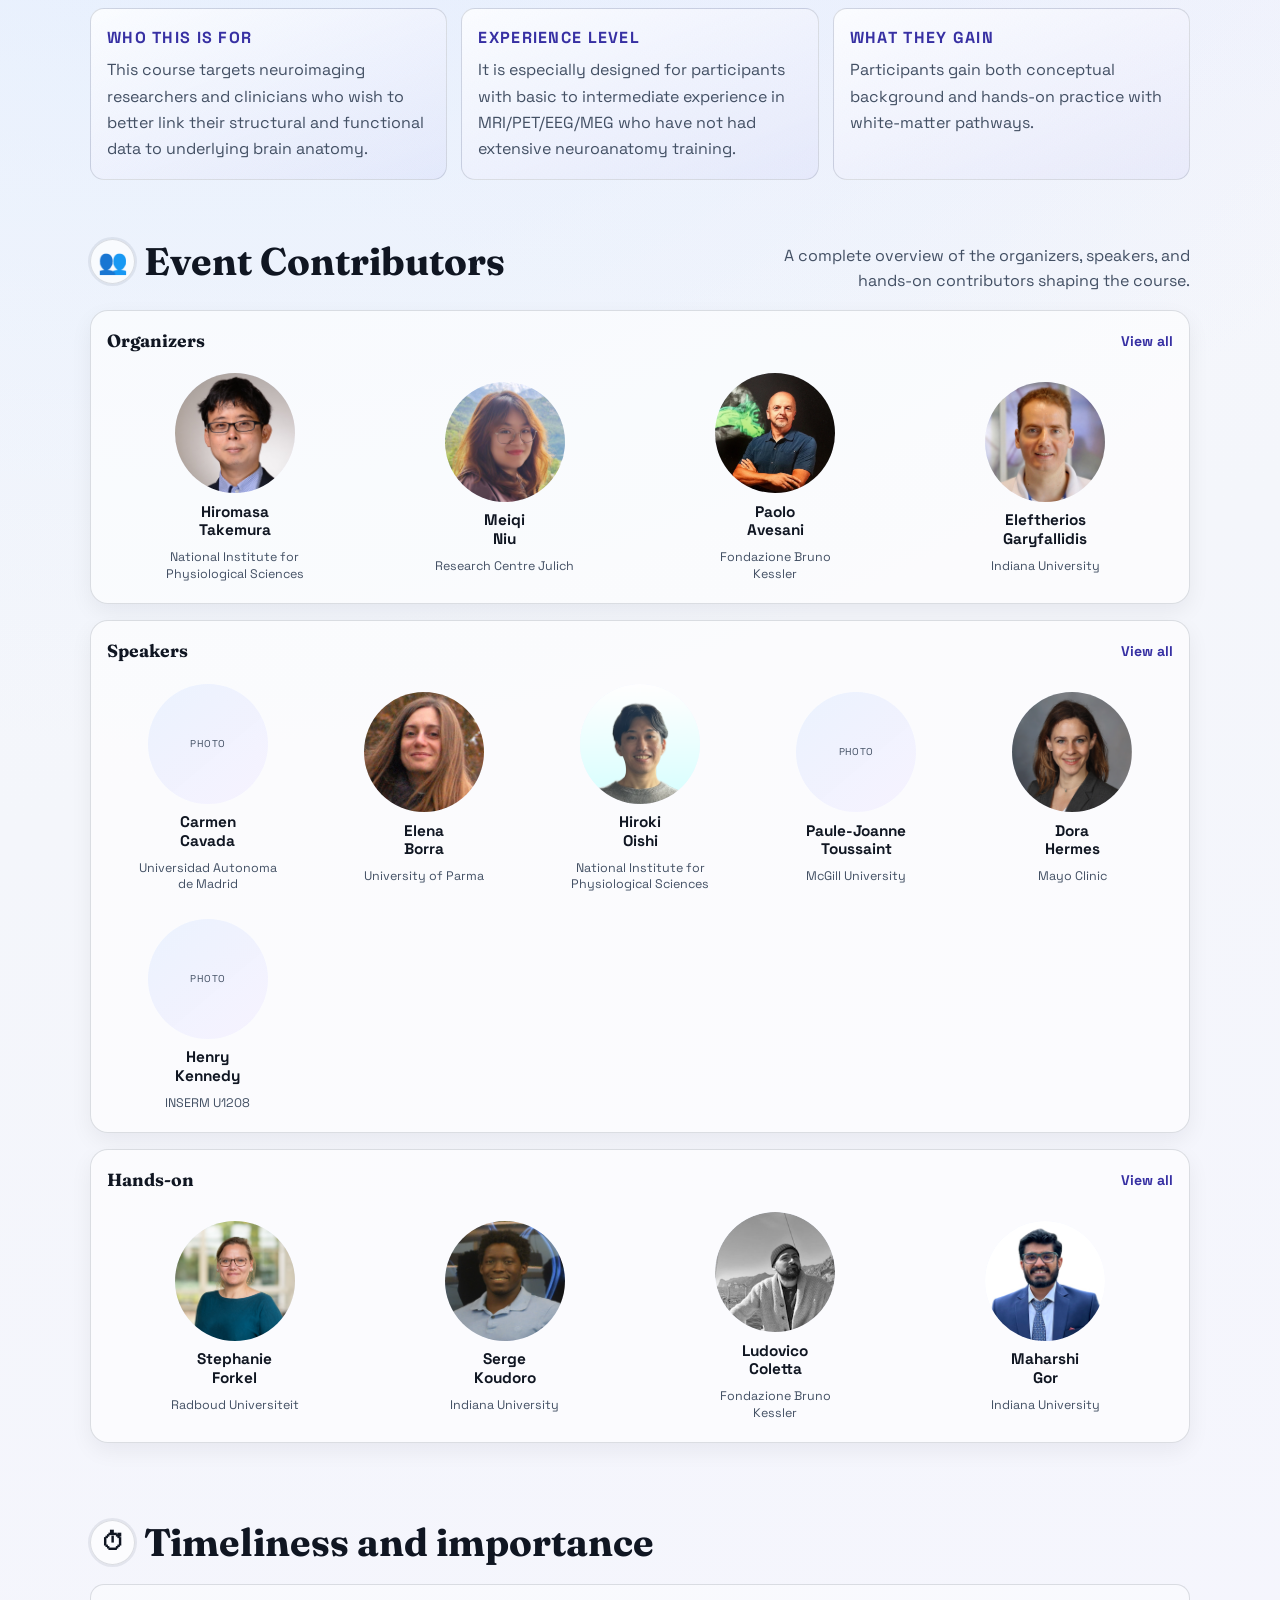
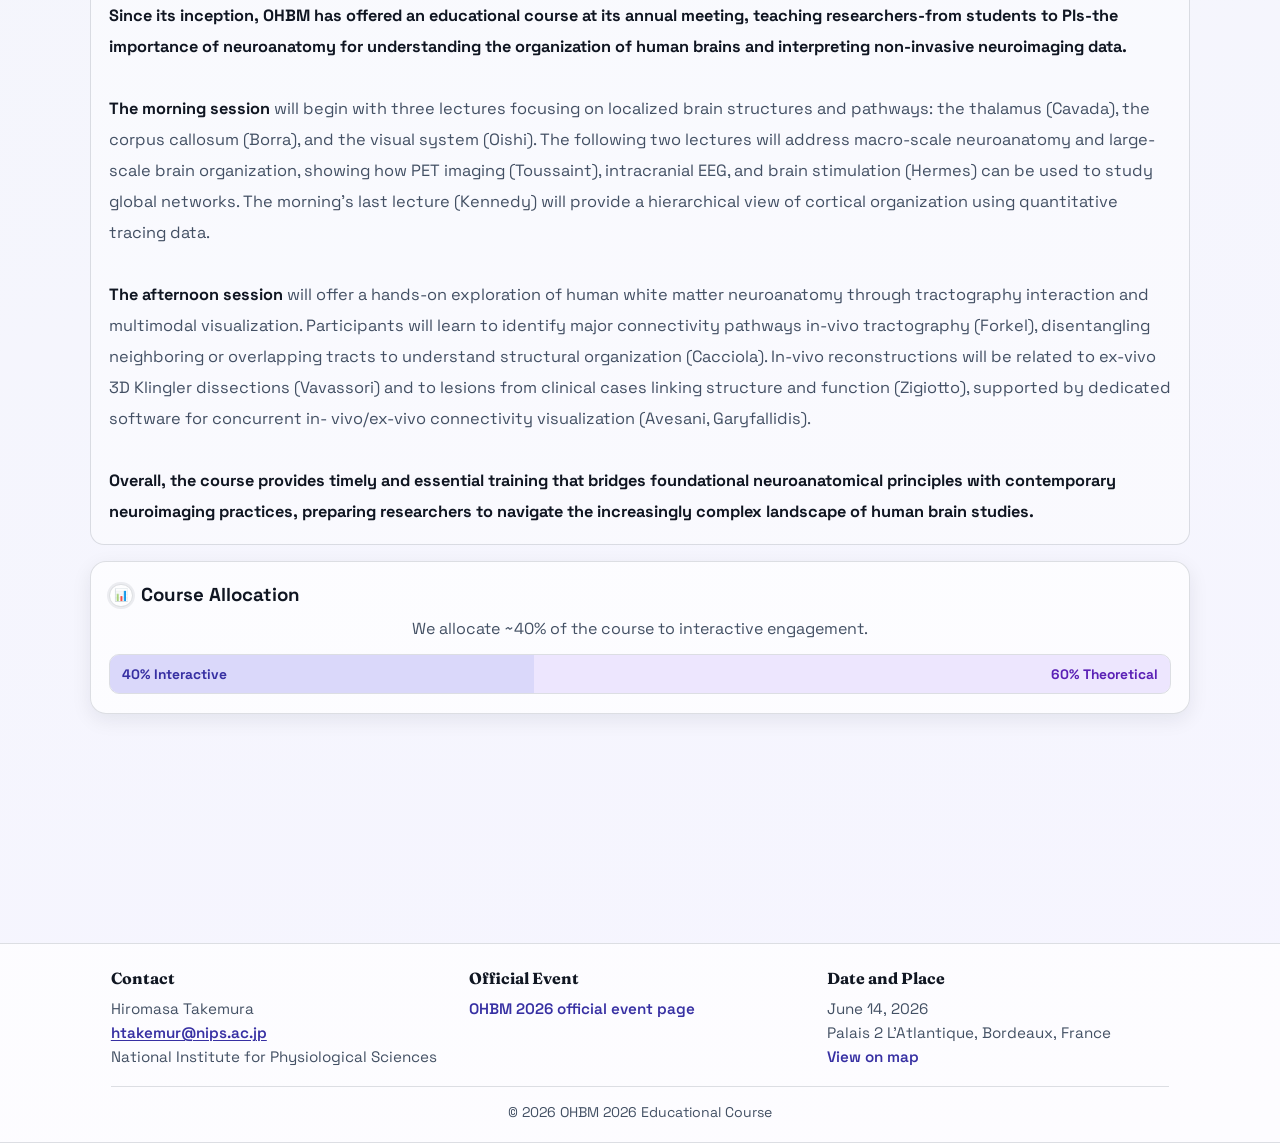
==== commit 76020ba9: "Center homepage hands-on contributor rows" ====
--- a/index.html
+++ b/index.html
@@ -160,7 +160,7 @@
                             </article>
                         </div>
                     </article>
-                    <article class="people-preview-card">
+                    <article class="people-preview-card people-preview-card--hands-on">
                         <div class="people-preview-topline">
                             <h3>Hands-on</h3>
                             <a href="people.html#hands-on" class="people-preview-link">View all</a>
--- a/styles.css
+++ b/styles.css
@@ -499,6 +499,12 @@
     grid-template-rows: repeat(2, auto);
 }
 
+.people-preview-card--hands-on .people-thumb-list {
+    grid-template-columns: repeat(4, minmax(0, 1fr));
+    align-content: center;
+    justify-items: center;
+}
+
 .people-thumb {
     display: flex;
     flex-direction: column;
@@ -1380,6 +1386,10 @@
         grid-template-columns: repeat(3, minmax(0, 1fr));
     }
 
+    .people-preview-card--hands-on .people-thumb-list {
+        grid-template-columns: repeat(2, minmax(0, 1fr));
+    }
+
     .talk-speaker {
         grid-template-columns: 1fr;
         justify-items: center;
@@ -1507,6 +1517,10 @@
         grid-template-columns: repeat(2, minmax(0, 1fr));
     }
 
+    .people-preview-card--hands-on .people-thumb-list {
+        grid-template-columns: repeat(2, minmax(0, 1fr));
+    }
+
     .people-thumb {
         width: 100%;
     }
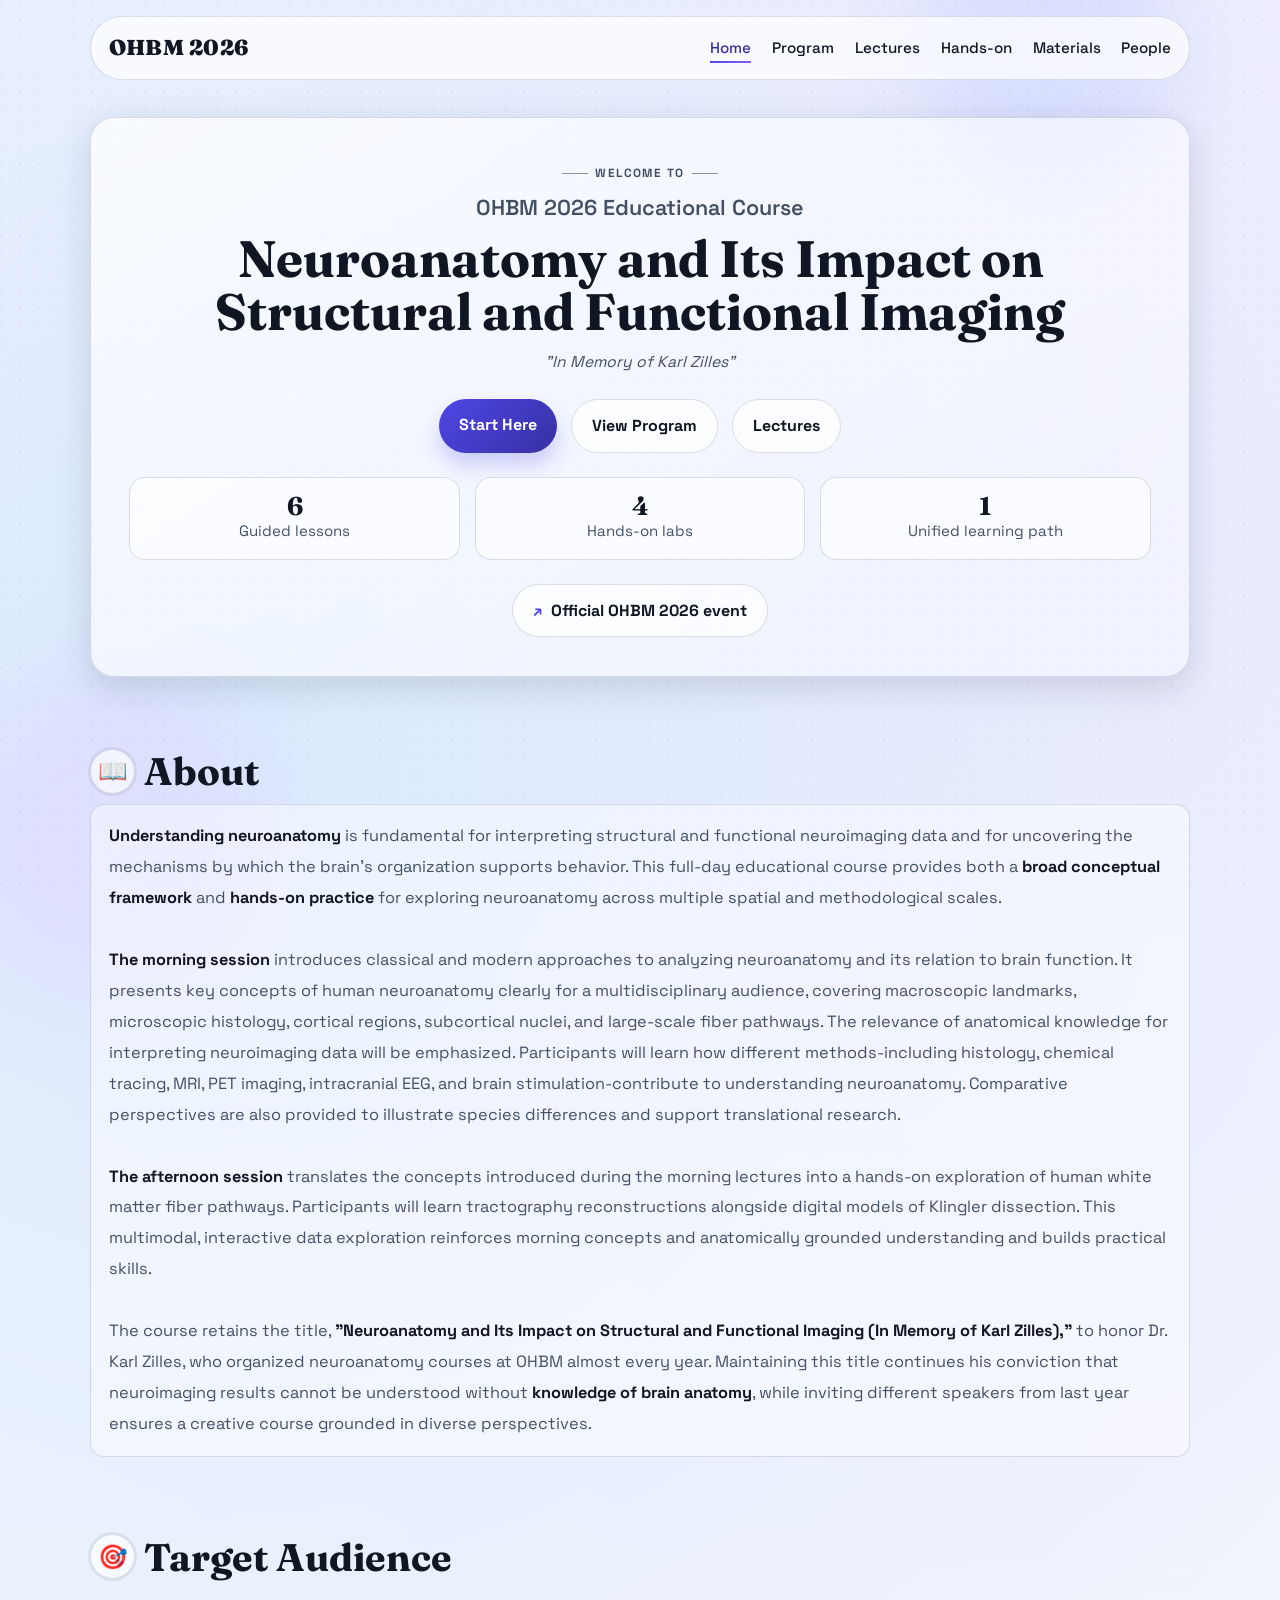
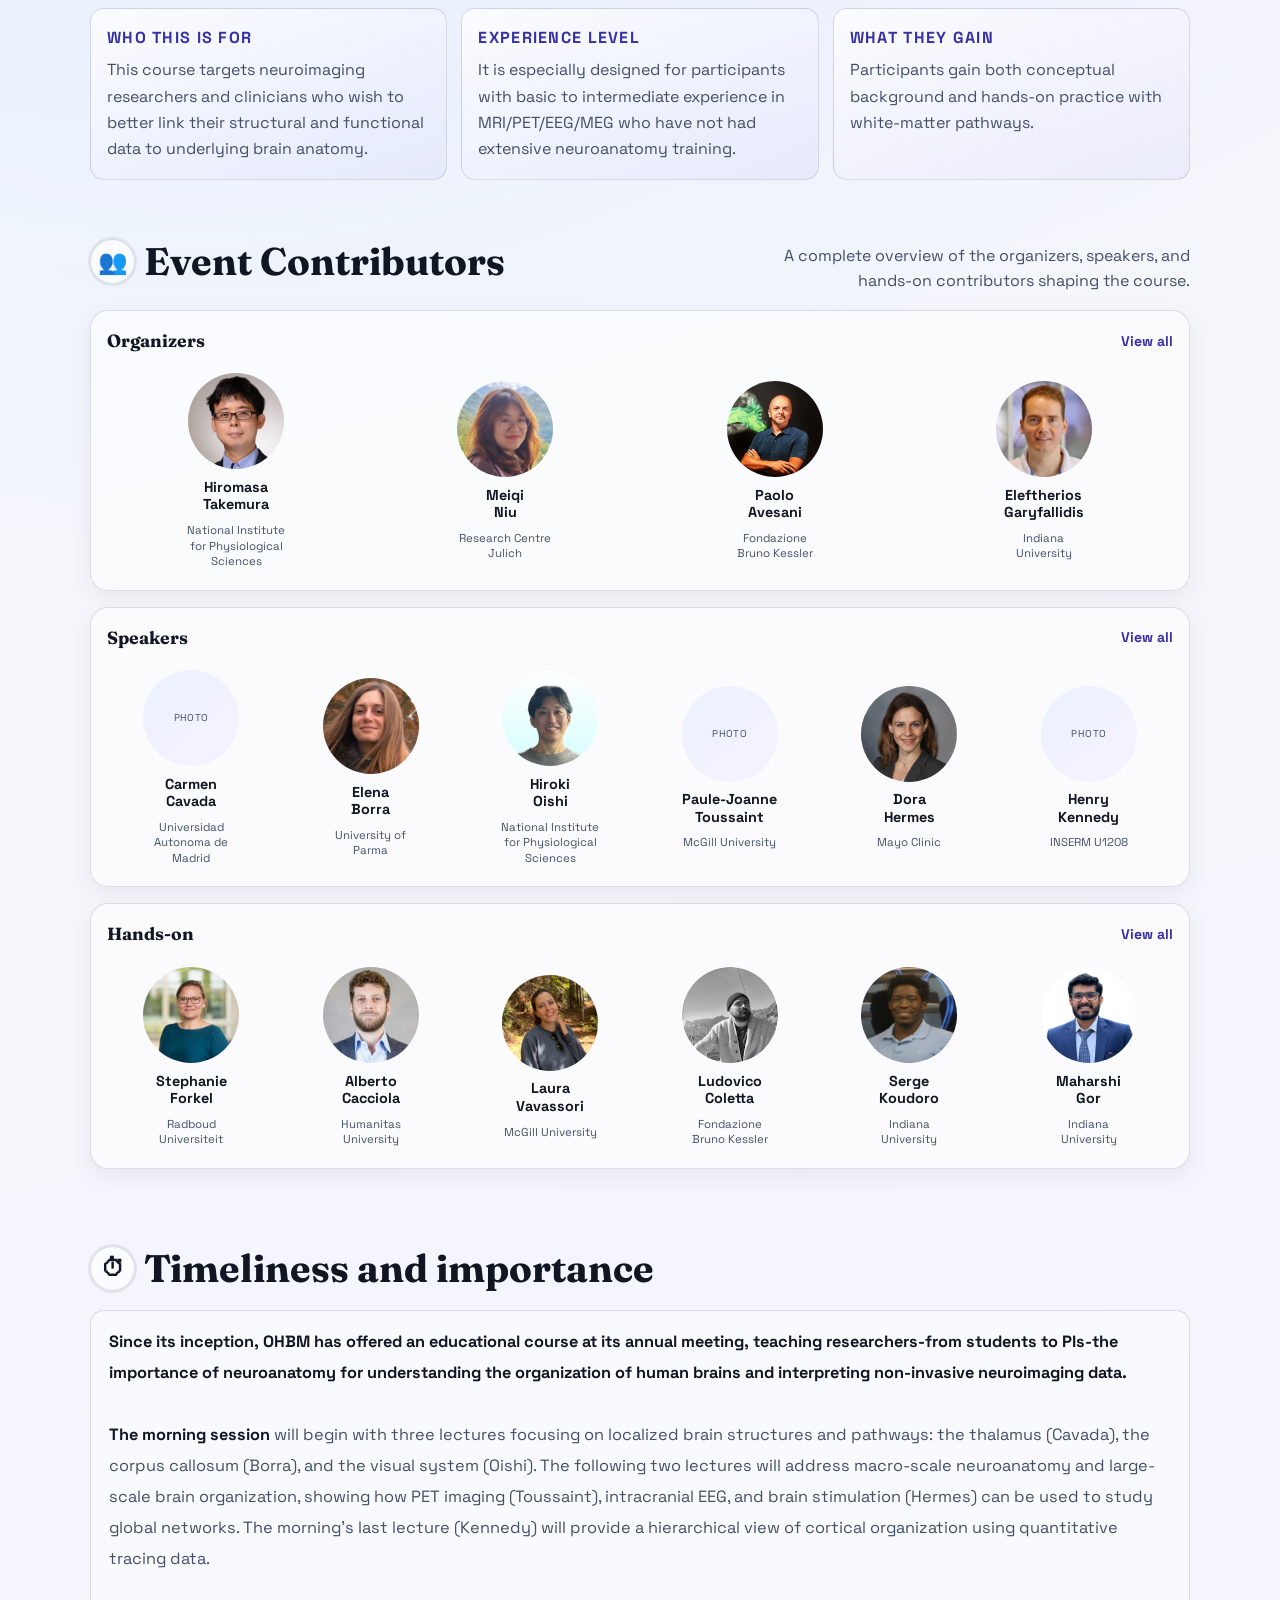
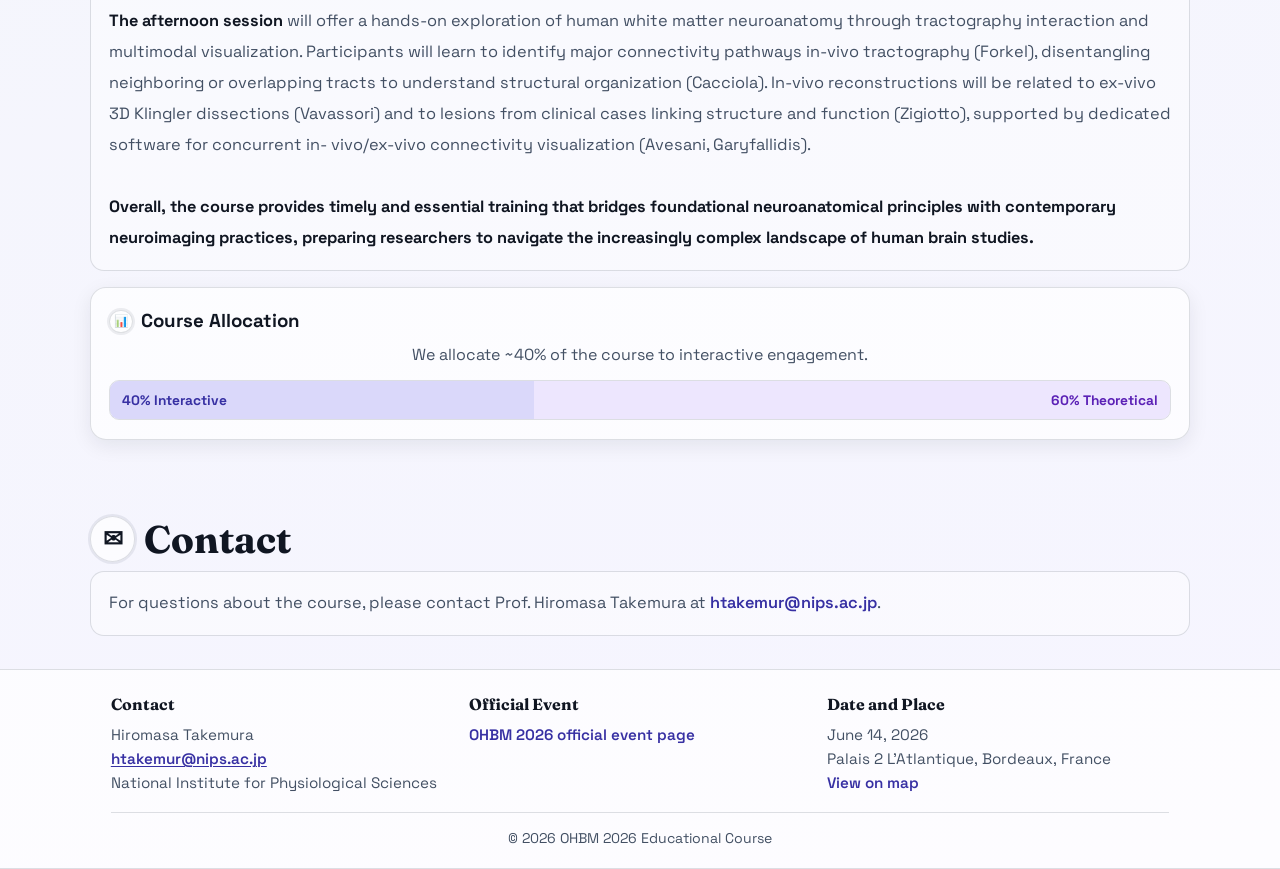
==== commit e430dbf3: "Update contributor profiles and adjust layout for better display" ====
--- a/index.html
+++ b/index.html
@@ -172,14 +172,24 @@
                                 <p>Radboud Universiteit</p>
                             </article>
                             <article class="people-thumb">
+                                <img class="people-thumb-photo" aria-hidden="true" src="img/Alberto_Cacciola.png" alt="Photo of Alberto Cacciola" />
+                                <h4>Alberto<br />Cacciola</h4>
+                                <p>Humanitas University</p>
+                            </article>
+                            <article class="people-thumb">
+                                <img class="people-thumb-photo" aria-hidden="true" src="img/Laura_Vavassori.jpg" alt="Photo of Laura Vavassori" />
+                                <h4>Laura<br />Vavassori</h4>
+                                <p>McGill University</p>
+                            </article>
+                            <article class="people-thumb">
+                                <img class="people-thumb-photo" aria-hidden="true" src="img/Ludovico_Coletta.png" alt="Photo of Ludovico Coletta" />
+                                <h4>Ludovico<br />Coletta</h4>
+                                <p>Fondazione Bruno Kessler</p>
+                            </article>
+                            <article class="people-thumb">
                                 <img class="people-thumb-photo" aria-hidden="true" src="img/Serge_Koudoro.png" alt="Photo of Serge Koudoro" />
                                 <h4>Serge<br />Koudoro</h4>
                                 <p>Indiana University</p>
-                            </article>
-                            <article class="people-thumb">
-                                <img class="people-thumb-photo" aria-hidden="true" src="img/Ludovico_Coletta.png" alt="Photo of Ludovico Coletta" />
-                                <h4>Ludovico<br />Coletta</h4>
-                                <p>Fondazione Bruno Kessler</p>
                             </article>
                             <article class="people-thumb">
                                 <img class="people-thumb-photo" aria-hidden="true" src="img/Gor_Maharshi.jpg" alt="Photo of Maharshi Gor" />
--- a/styles.css
+++ b/styles.css
@@ -480,8 +480,8 @@
 .people-thumb-list {
     display: grid;
     flex: 1;
-    grid-template-columns: repeat(5, minmax(0, 1fr));
-    gap: 1.1rem 0.9rem;
+    grid-template-columns: repeat(6, minmax(0, 1fr));
+    gap: 0.95rem 0.7rem;
     justify-items: center;
     align-content: center;
     align-items: center;
@@ -496,11 +496,11 @@
 }
 
 .people-preview-card--speakers .people-thumb-list {
-    grid-template-rows: repeat(2, auto);
+    grid-template-columns: repeat(6, minmax(0, 1fr));
 }
 
 .people-preview-card--hands-on .people-thumb-list {
-    grid-template-columns: repeat(4, minmax(0, 1fr));
+    grid-template-columns: repeat(6, minmax(0, 1fr));
     align-content: center;
     justify-items: center;
 }
@@ -517,8 +517,8 @@
 
 /* Thumbnails and photos: use object-fit so non-square source images are cropped, not distorted. For best results, provide square source images with the face centered. */
 .people-thumb-photo {
-    width: 120px;
-    height: 120px;
+    width: 96px;
+    height: 96px;
     border-radius: 999px;
     overflow: hidden;
     background: linear-gradient(140deg, rgba(59, 130, 246, 0.1), rgba(139, 92, 246, 0.08)), rgba(255, 255, 255, 0.8);
@@ -537,17 +537,17 @@
 }
 
 .people-thumb h4 {
-    font-size: 0.96rem;
+    font-size: 0.9rem;
     line-height: 1.2;
     margin-bottom: 0;
-    max-width: 8em;
+    max-width: 7.2em;
 }
 
 .people-thumb p {
     color: var(--muted);
-    font-size: 0.78rem;
+    font-size: 0.72rem;
     line-height: 1.35;
-    max-width: 18ch;
+    max-width: 14ch;
 }
 
 .people-list {
@@ -1387,7 +1387,7 @@
     }
 
     .people-preview-card--hands-on .people-thumb-list {
-        grid-template-columns: repeat(2, minmax(0, 1fr));
+        grid-template-columns: repeat(3, minmax(0, 1fr));
     }
 
     .talk-speaker {
@@ -1454,31 +1454,28 @@
     }
 
     .people-jump-nav {
-        display: grid;
-        grid-auto-flow: column;
-        grid-auto-columns: 80px;
-        grid-template-columns: none;
-        justify-items: start;
-        justify-content: start;
-        gap: 0.7rem;
-        overflow-x: auto;
-        overscroll-behavior-x: contain;
-        padding-bottom: 0.45rem;
-        padding-right: 0.3rem;
+        grid-template-columns: repeat(4, minmax(0, 1fr));
+        justify-items: center;
+        justify-content: center;
+        gap: 0.7rem 0.4rem;
+        overflow: visible;
+        padding-bottom: 0;
+        padding-right: 0;
     }
 
     .people-jump-link {
         padding: 0.15rem 0.1rem;
-        width: 80px;
+        width: 100%;
+        max-width: 78px;
     }
 
     .people-jump-photo {
-        width: 75px;
-        height: 75px;
+        width: 68px;
+        height: 68px;
     }
 
     .people-jump-link span:last-child {
-        font-size: 0.68rem;
+        font-size: 0.64rem;
     }
 
     .people-card {
@@ -1526,8 +1523,8 @@
     }
 
     .people-thumb-photo {
-        width: 105px;
-        height: 105px;
+        width: 96px;
+        height: 96px;
     }
 
     .talk-speaker {
@@ -1581,6 +1578,24 @@
         font-size: 1.3rem;
     }
 
+    .people-jump-nav {
+        grid-template-columns: repeat(3, minmax(0, 1fr));
+        gap: 0.65rem 0.3rem;
+    }
+
+    .people-jump-link {
+        max-width: 74px;
+    }
+
+    .people-jump-photo {
+        width: 62px;
+        height: 62px;
+    }
+
+    .people-jump-link span:last-child {
+        font-size: 0.6rem;
+    }
+
     .people-thumb-photo {
         width: 88px;
         height: 88px;
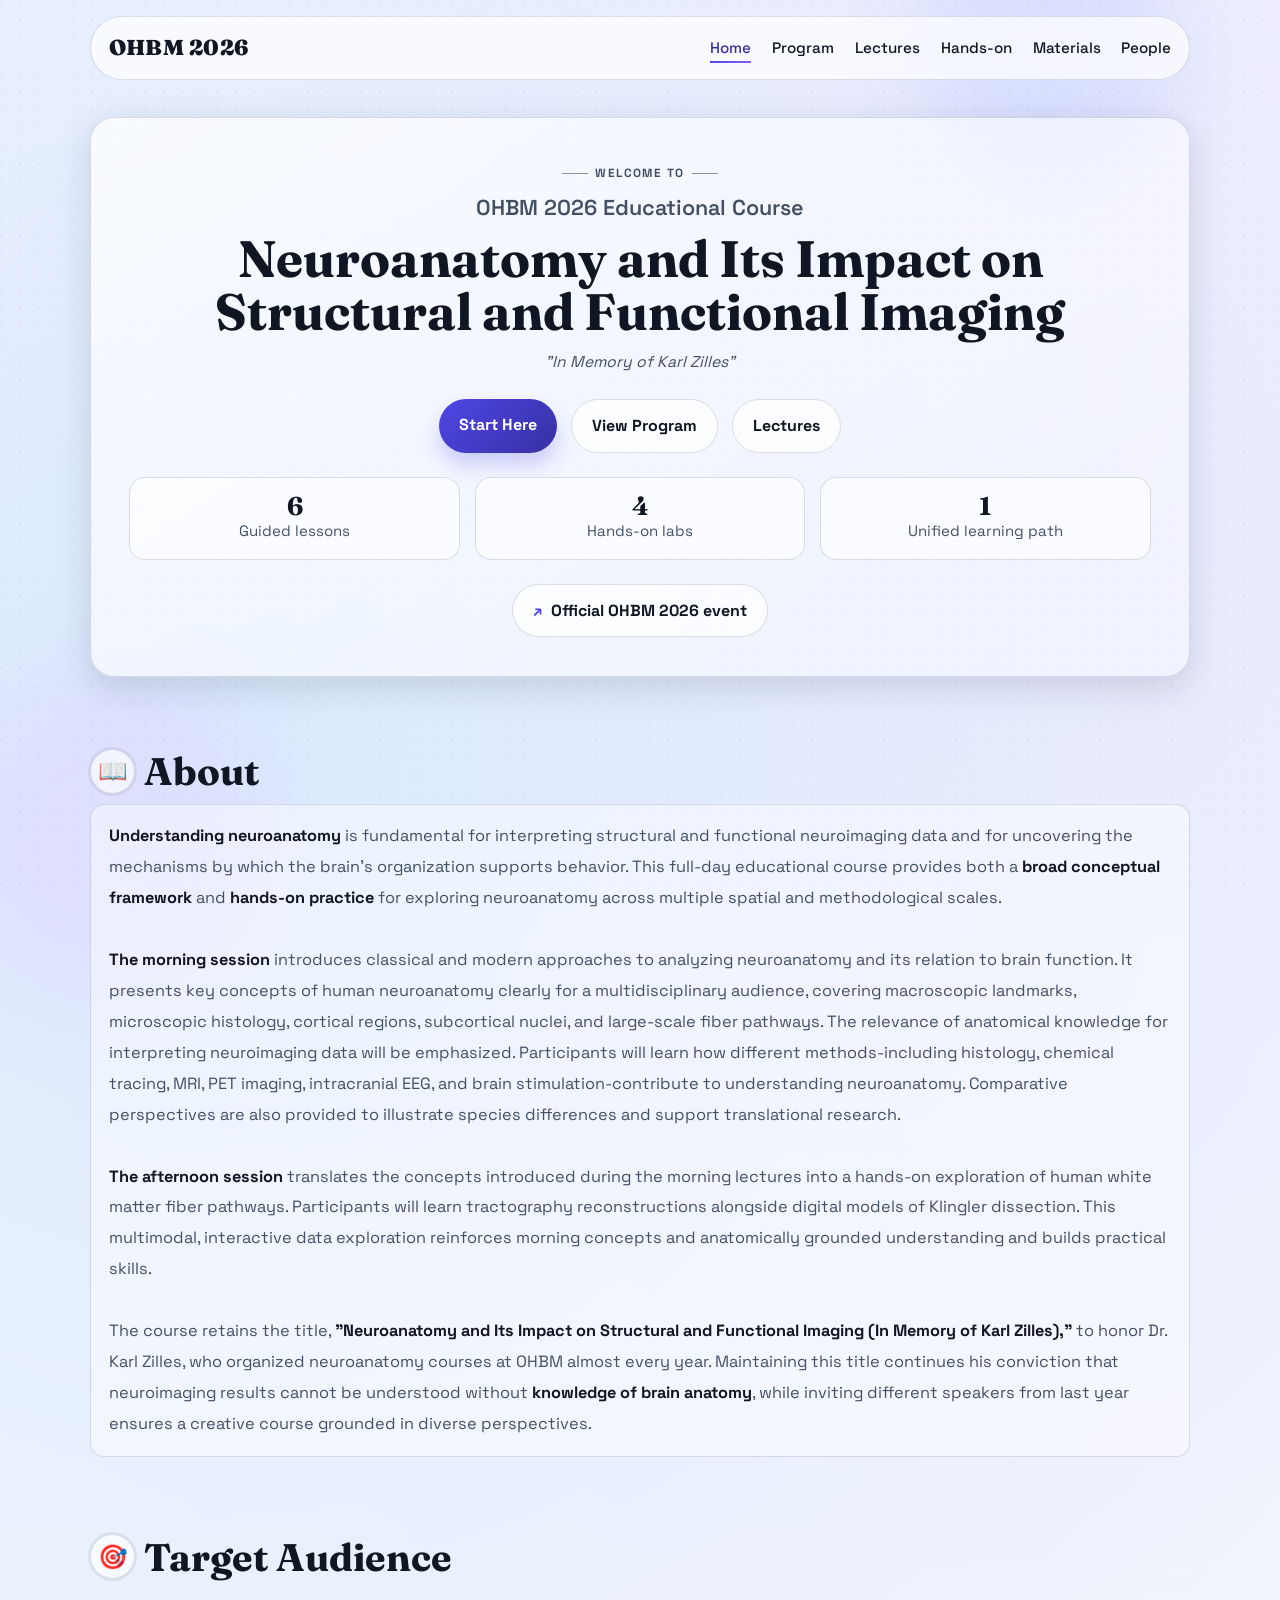
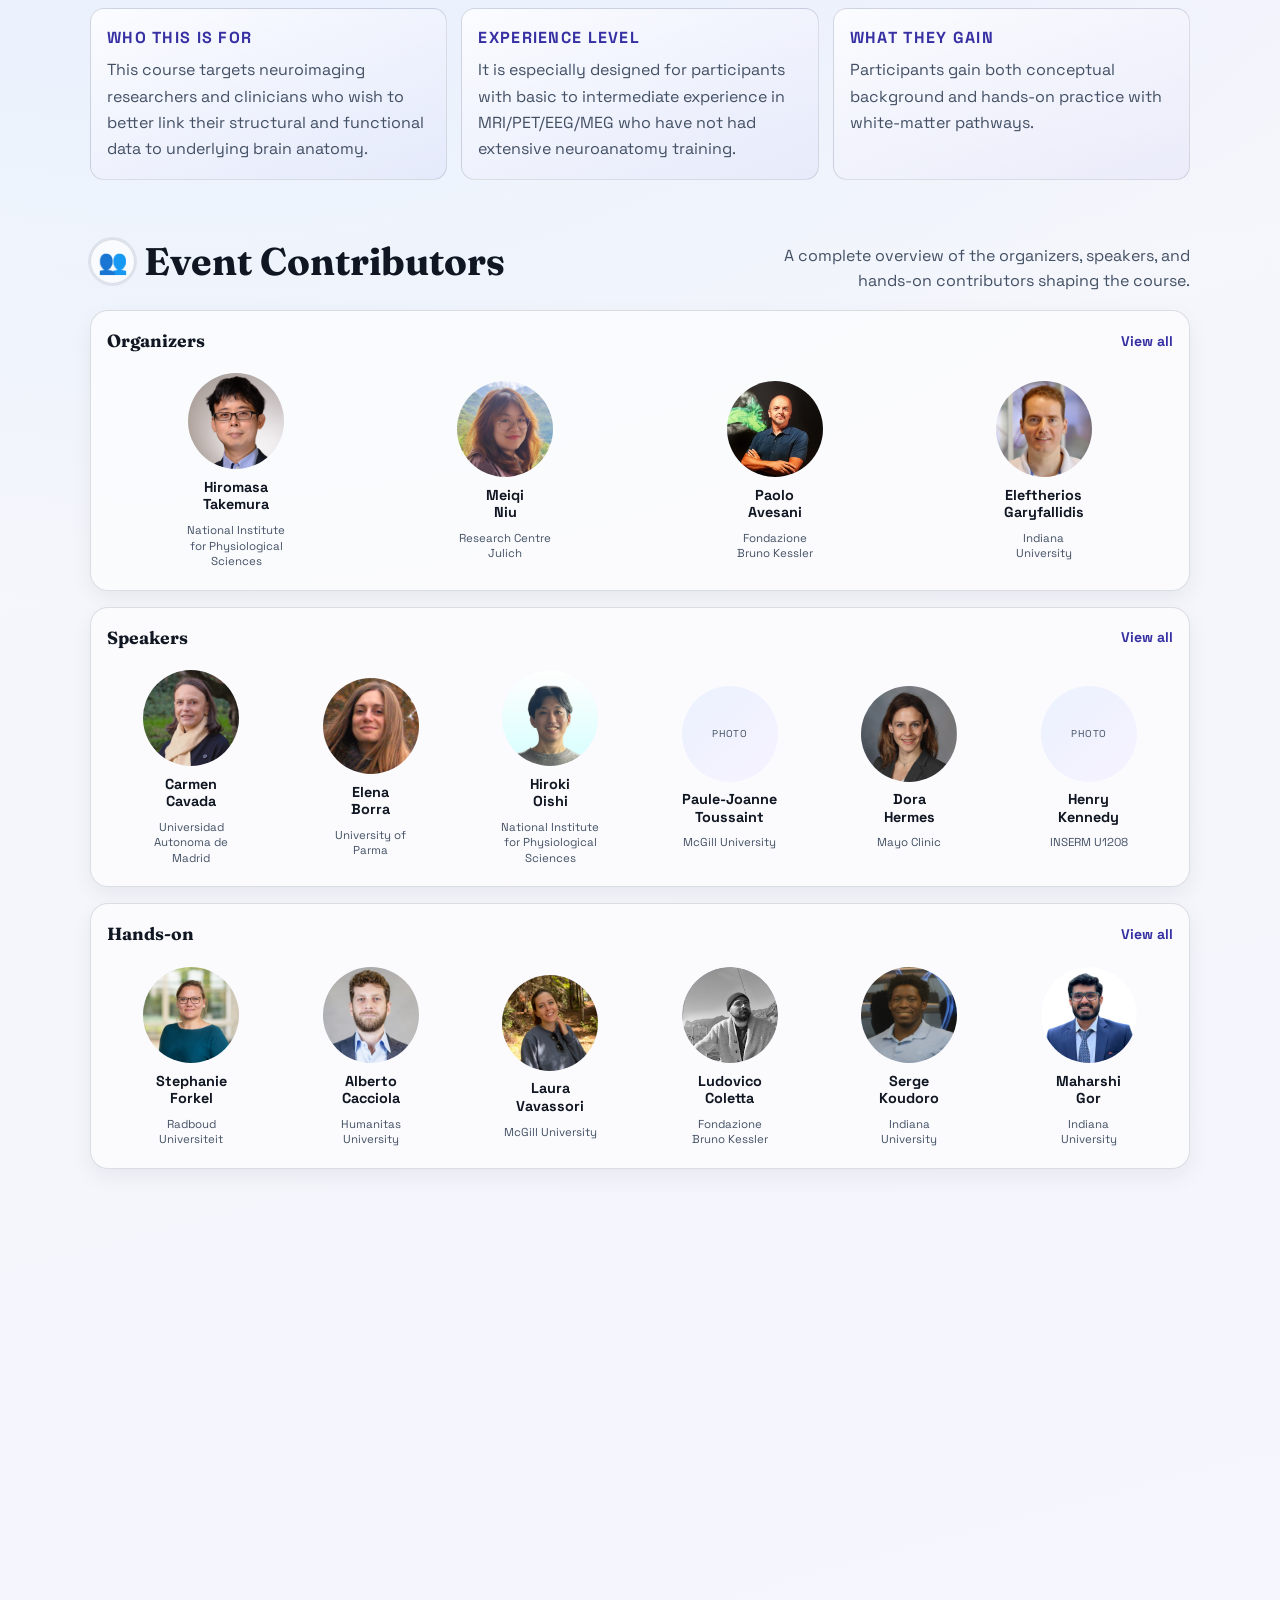
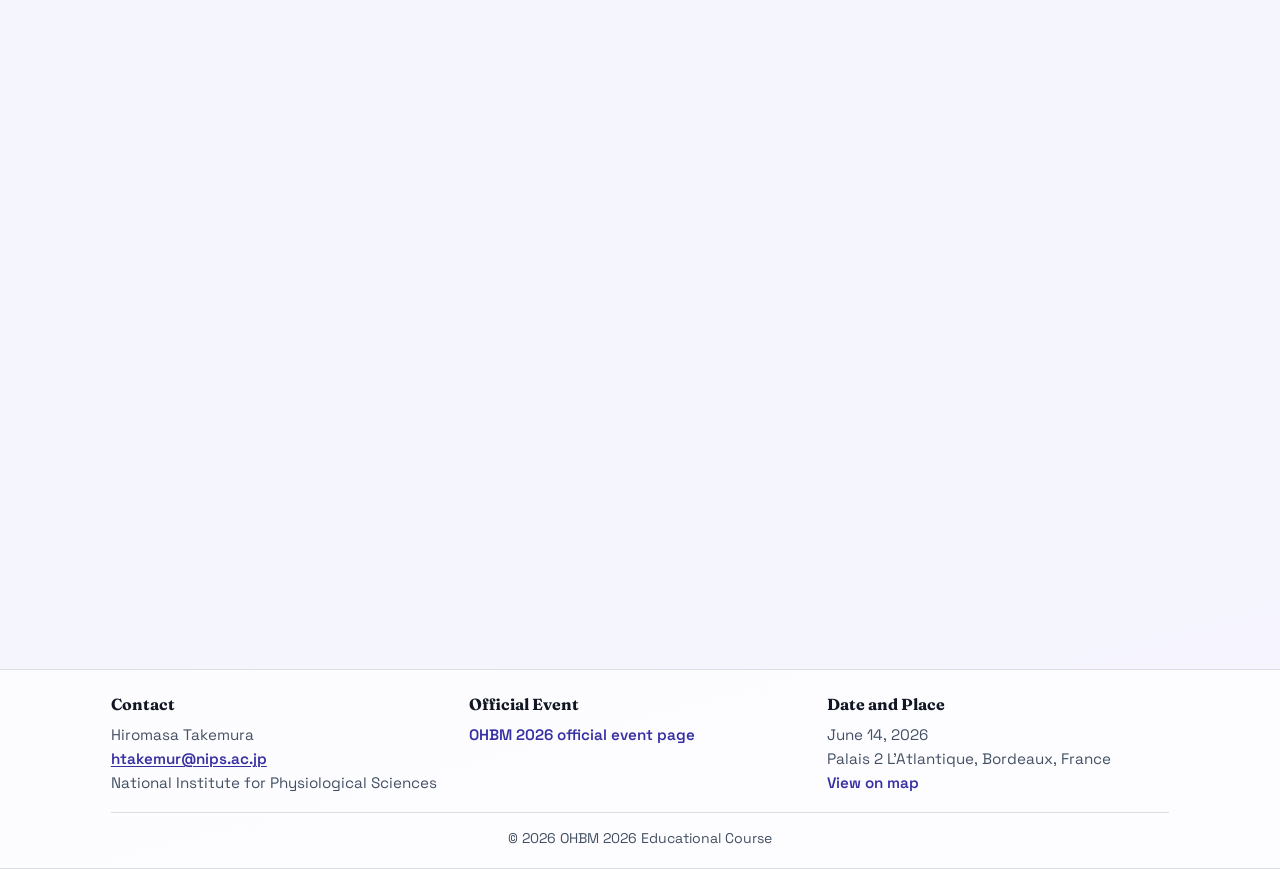
==== commit c3f790a3: "Add Carmen Cavada bio and portrait" ====
--- a/index.html
+++ b/index.html
@@ -129,7 +129,7 @@
                         </div>
                         <div class="people-thumb-list">
                             <article class="people-thumb">
-                                <div class="people-thumb-photo" aria-hidden="true">Photo</div>
+                                <img class="people-thumb-photo" aria-hidden="true" src="img/Carmen_Cavada.png" alt="Photo of Carmen Cavada" />
                                 <h4>Carmen<br />Cavada</h4>
                                 <p>Universidad Autonoma de Madrid</p>
                             </article>
